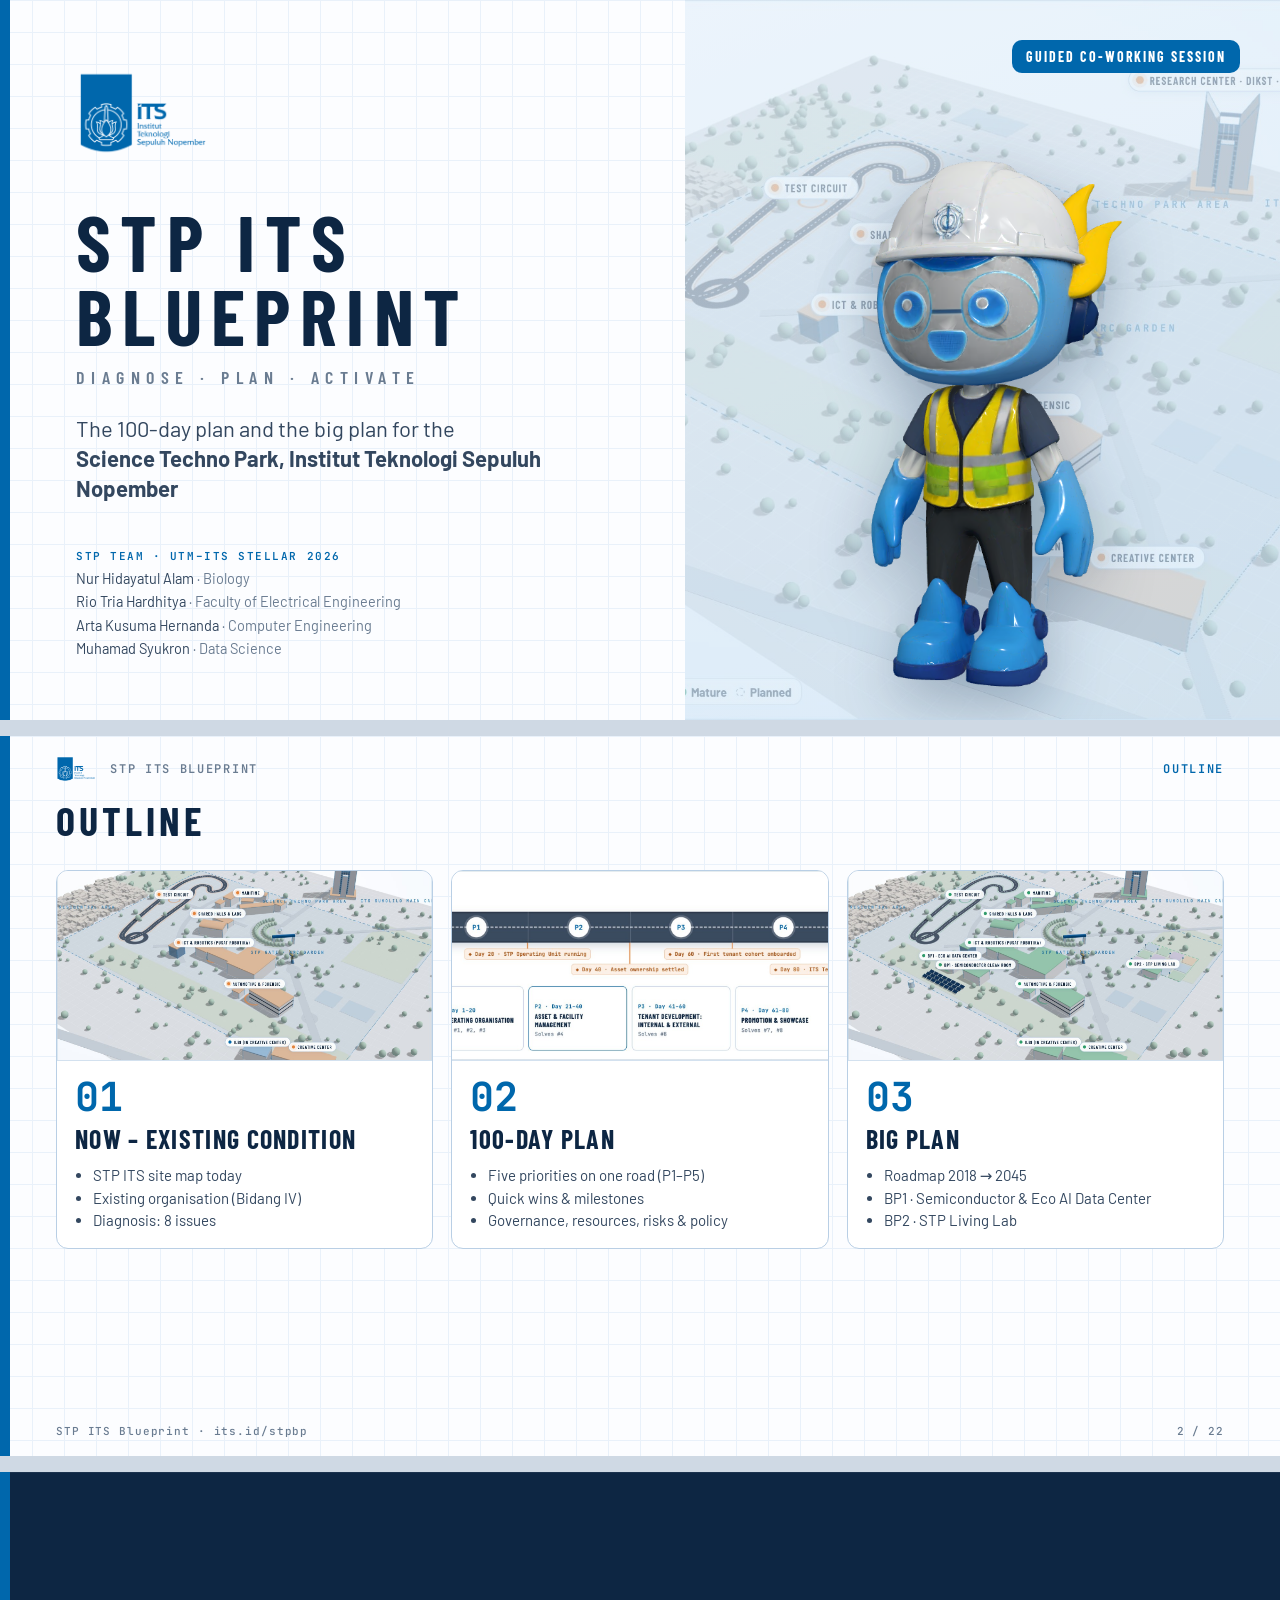
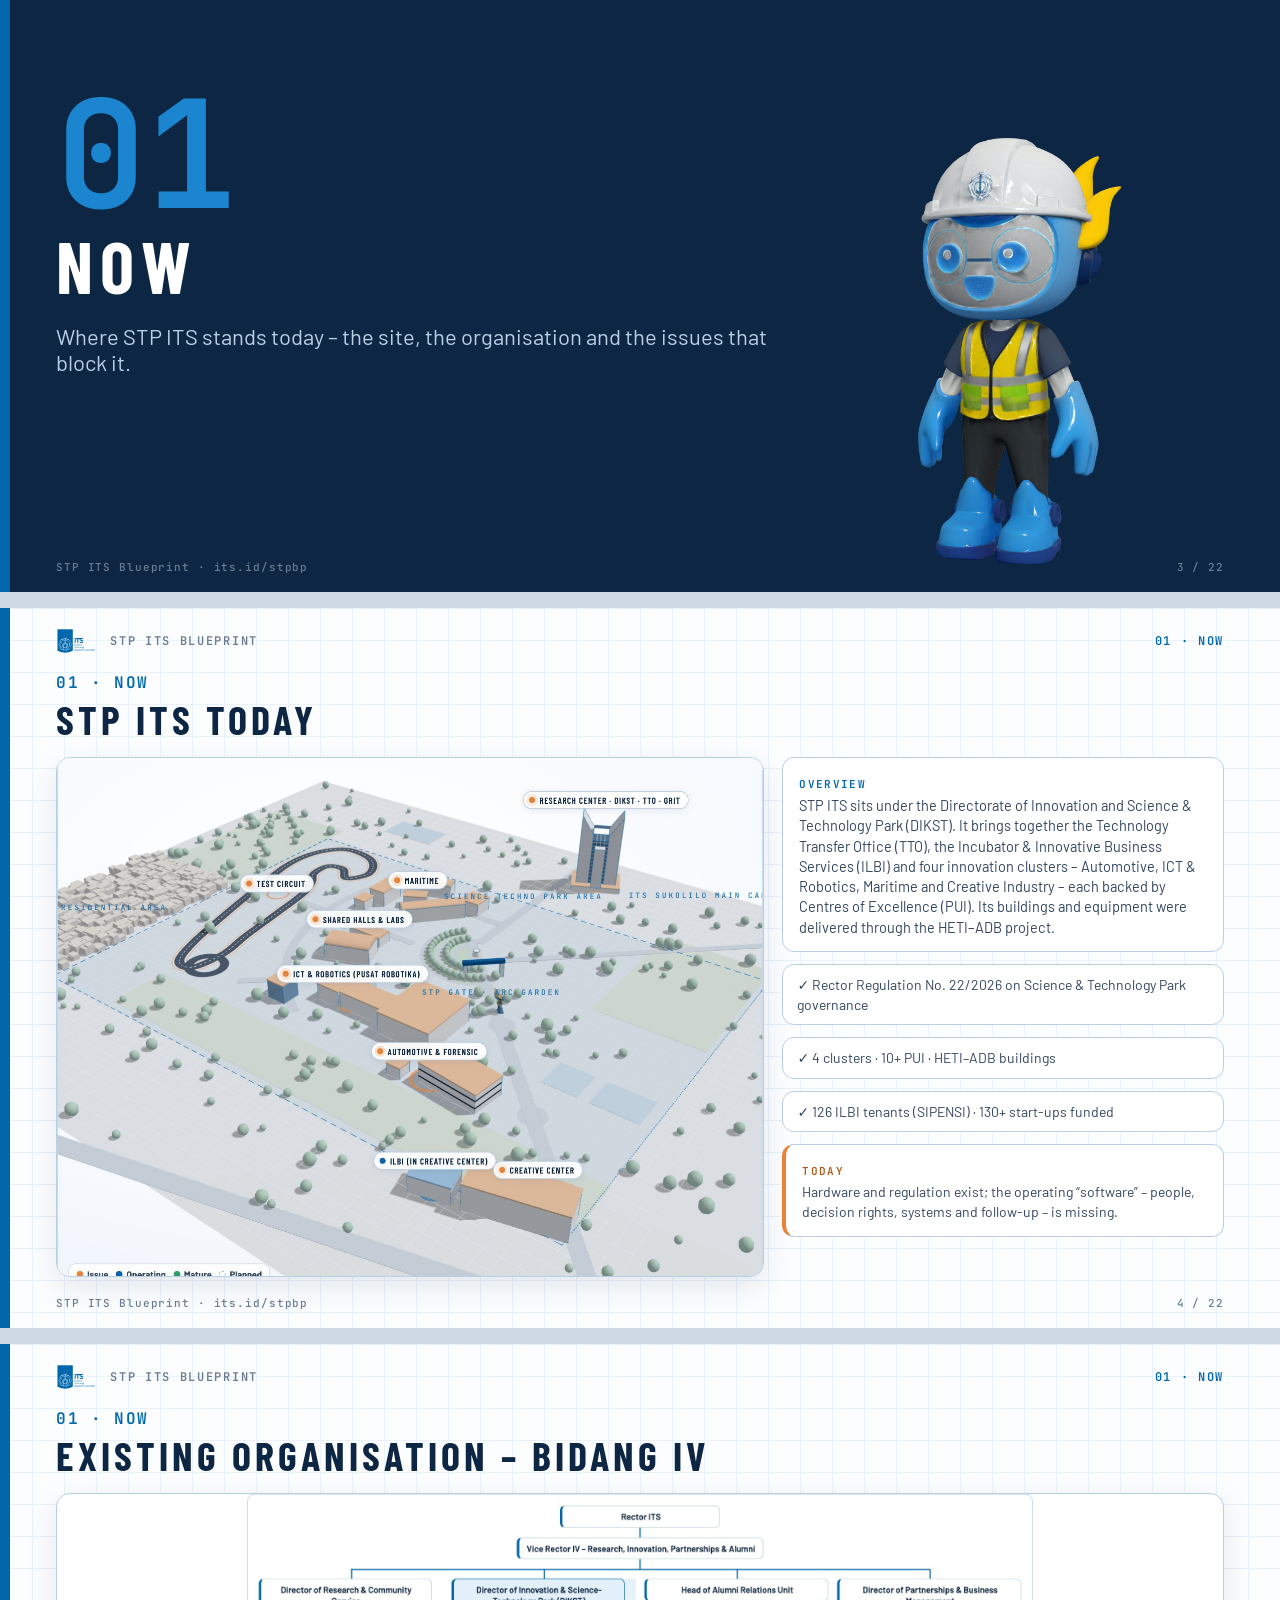
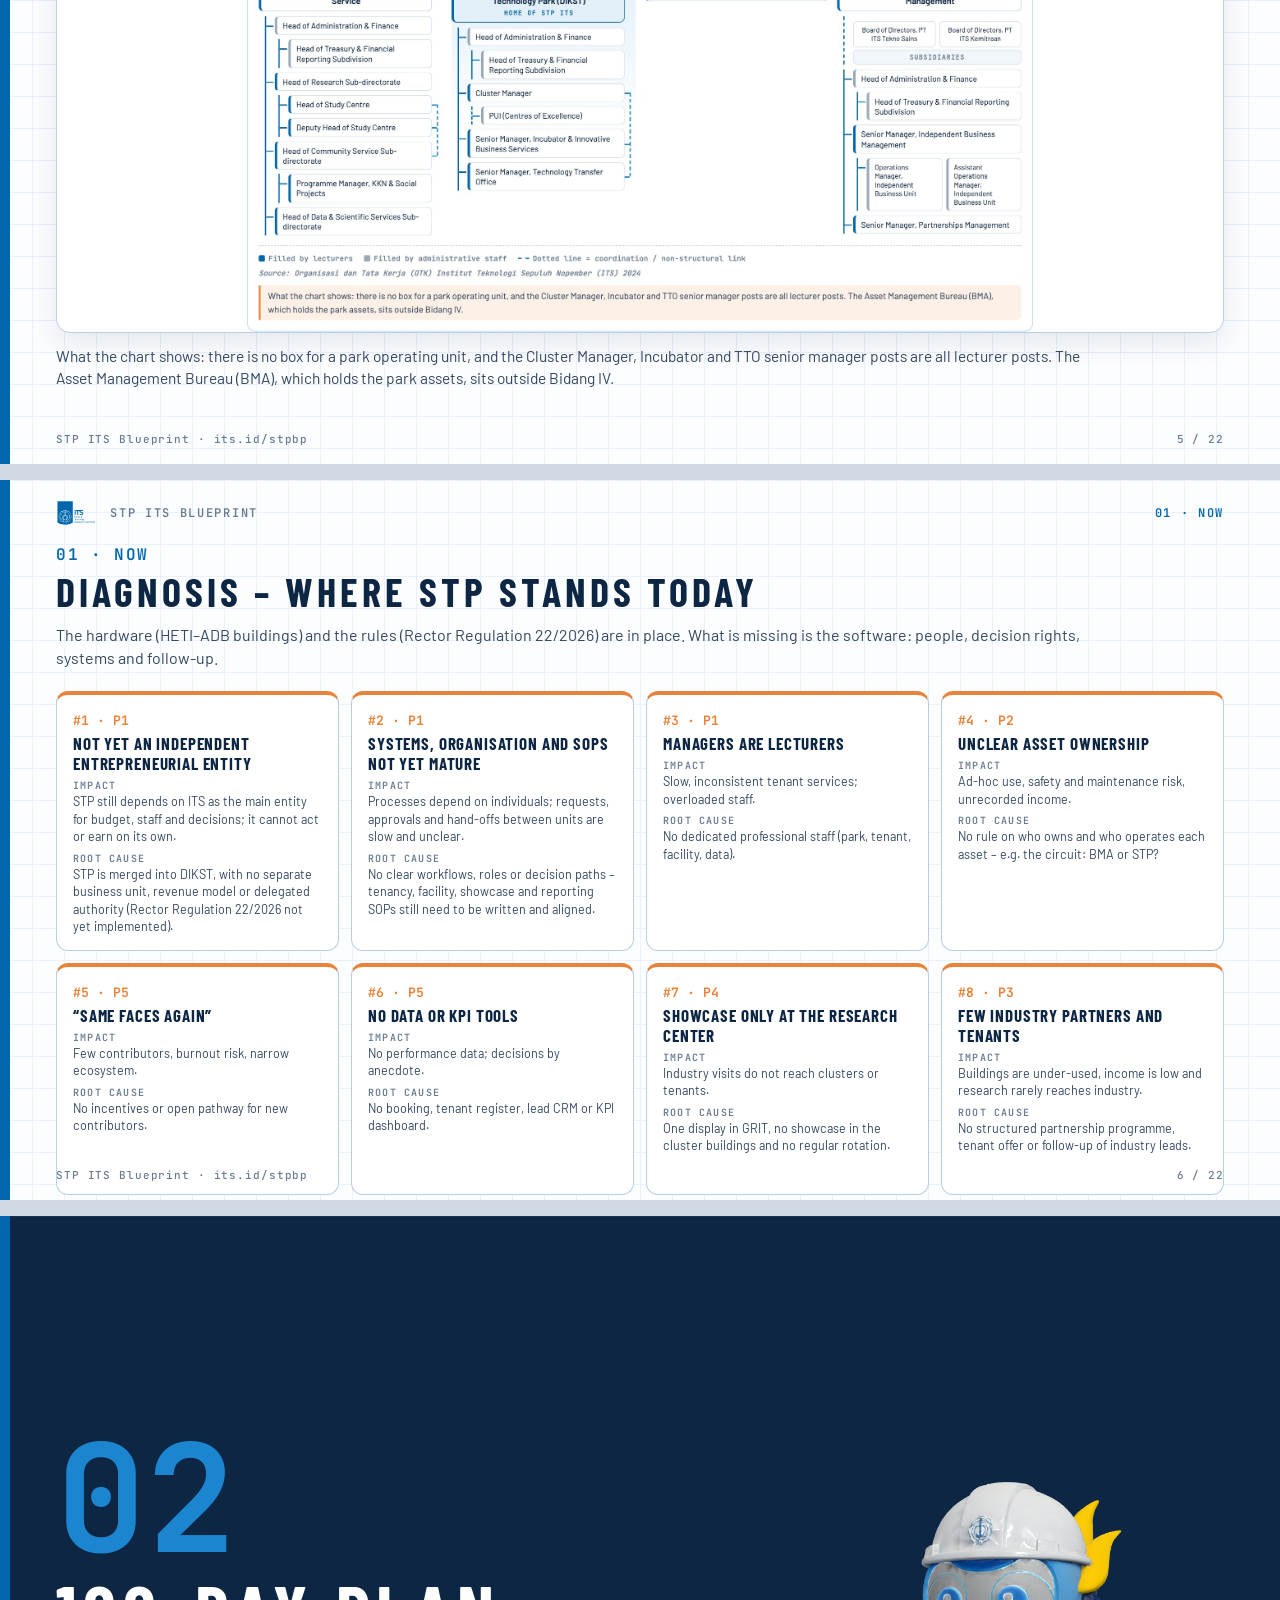
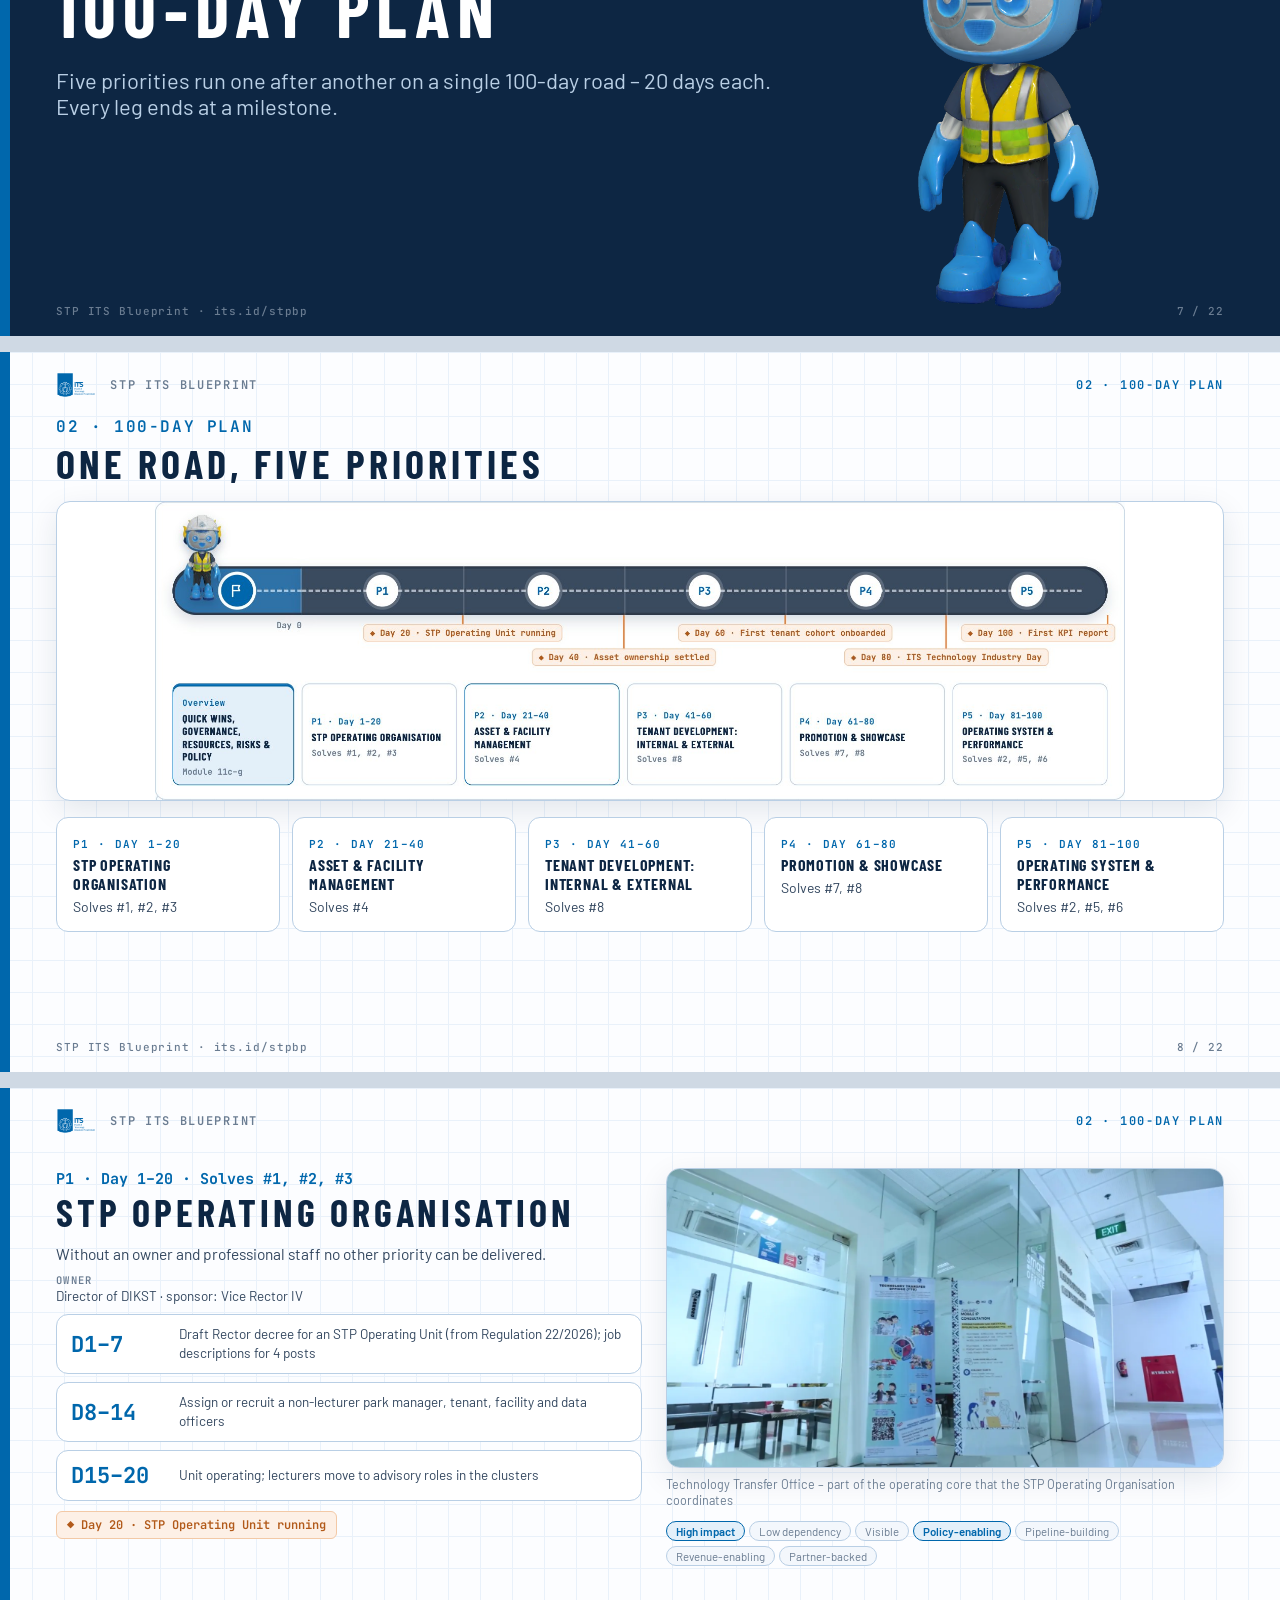
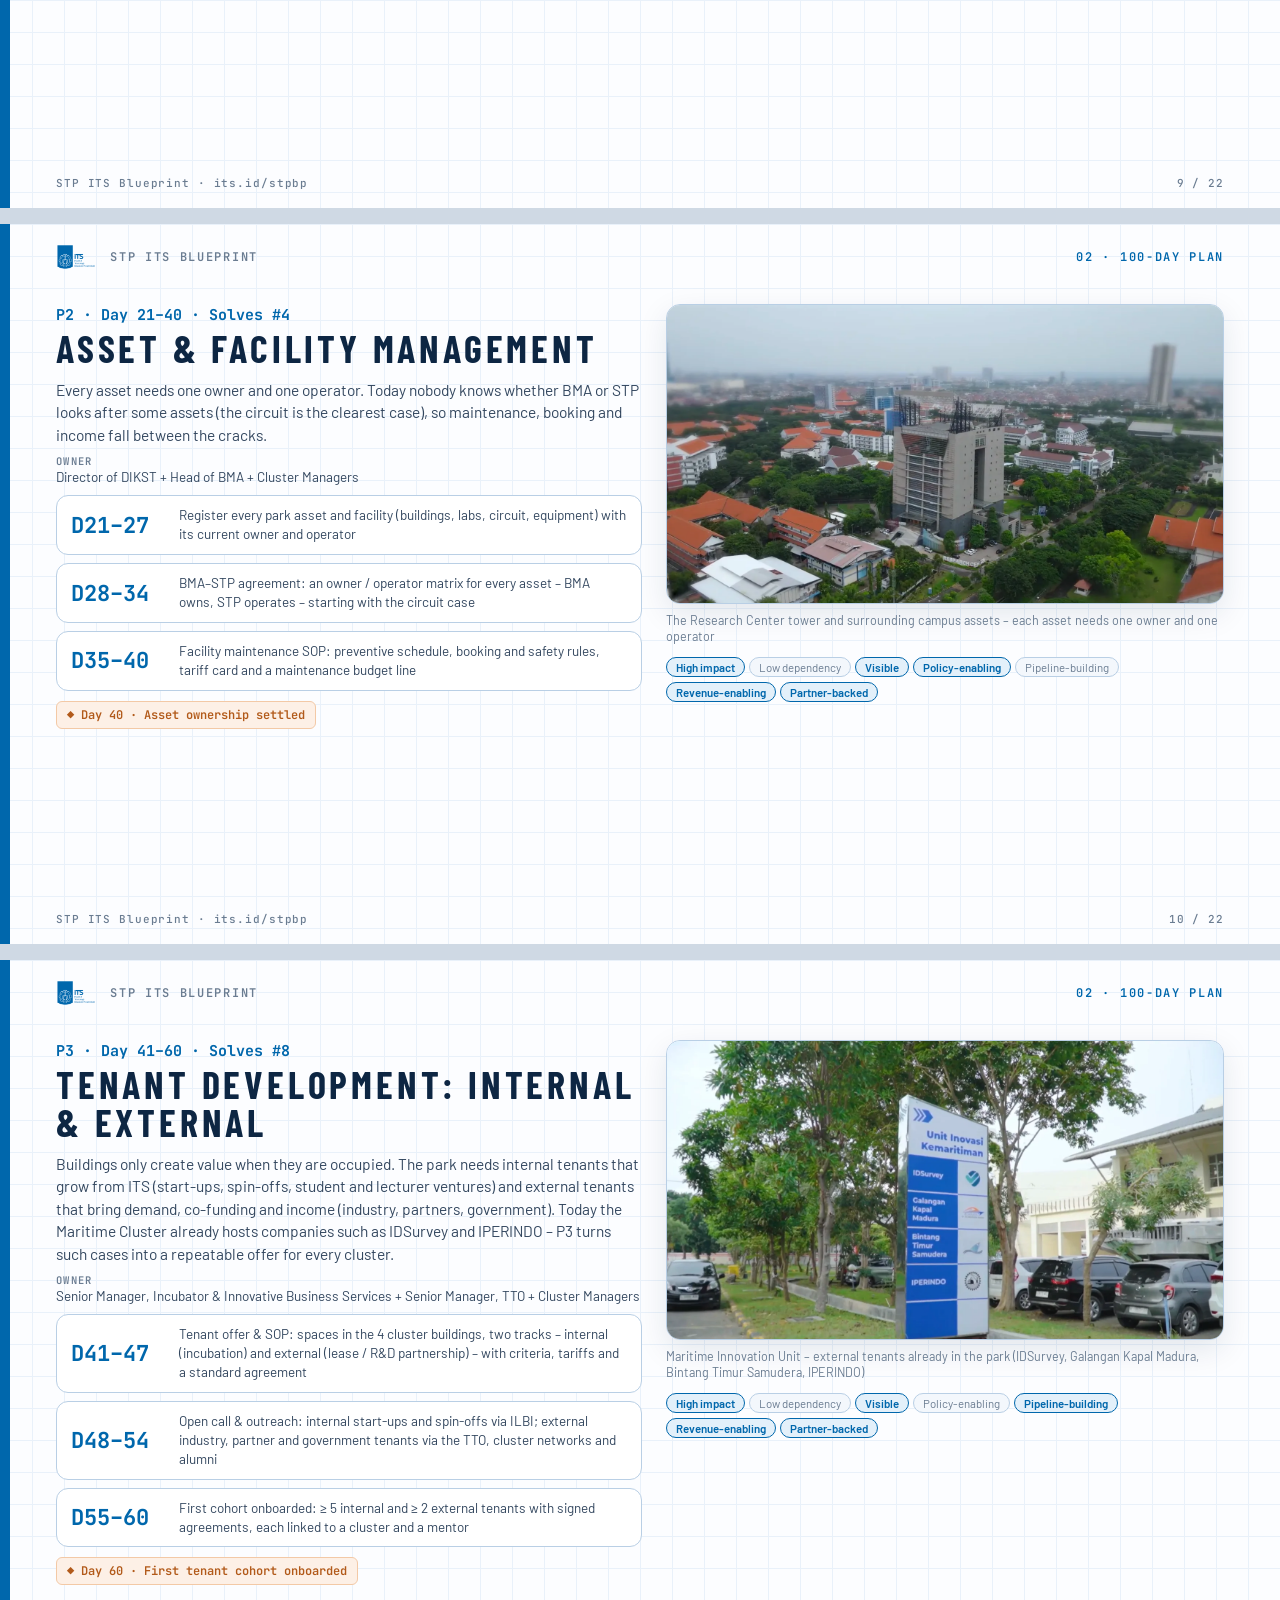
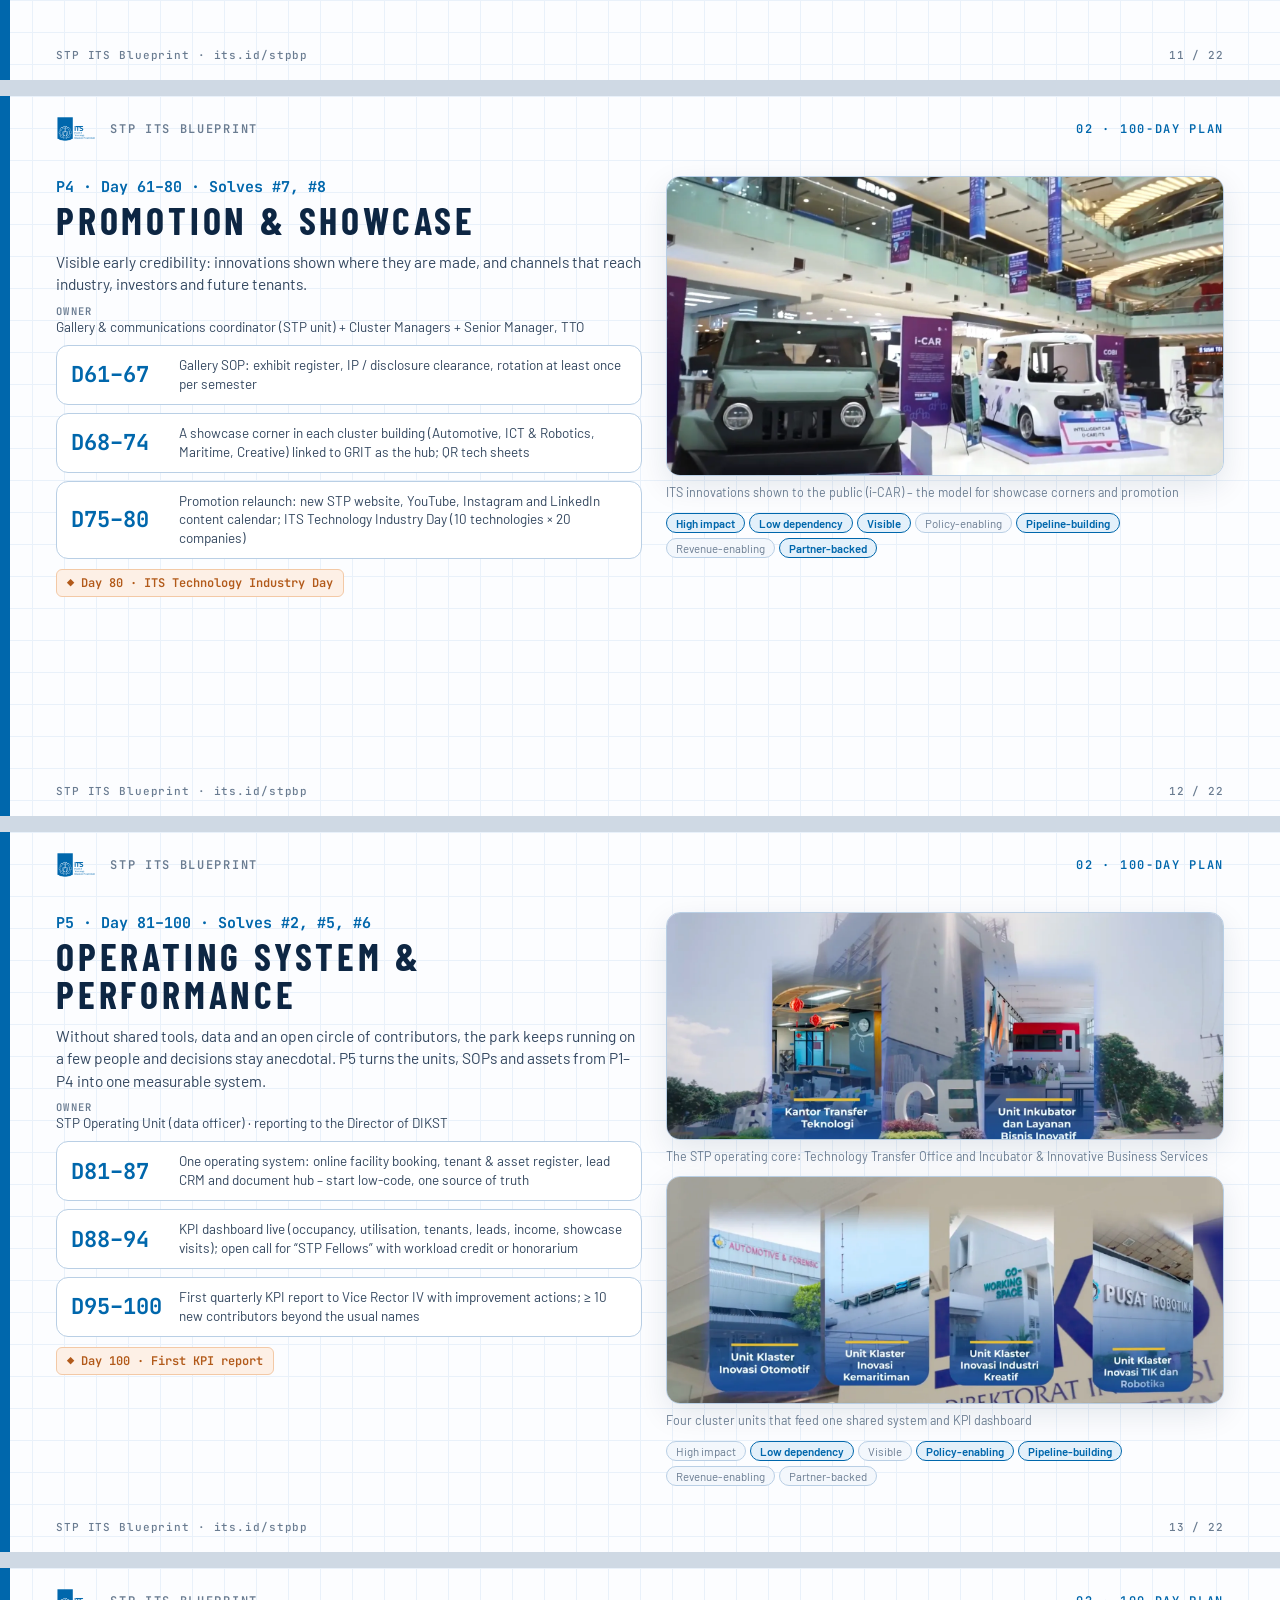
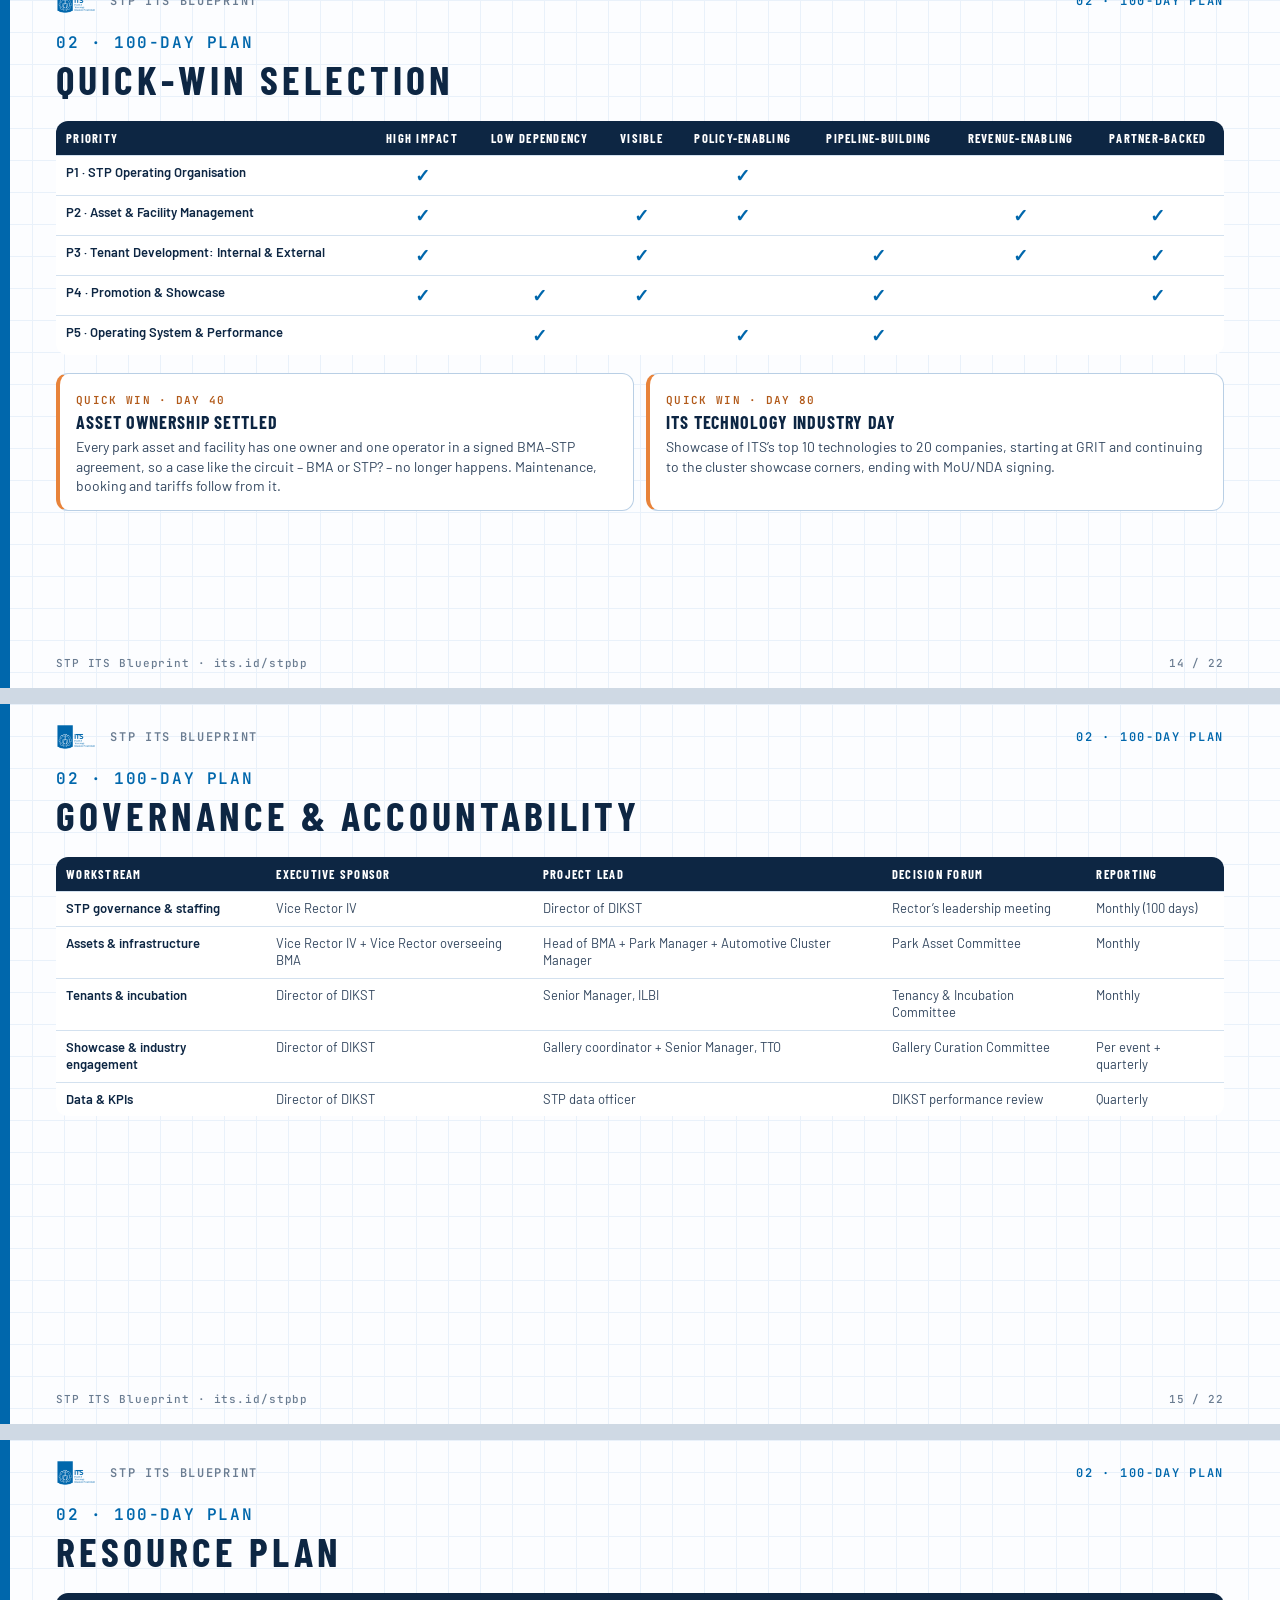
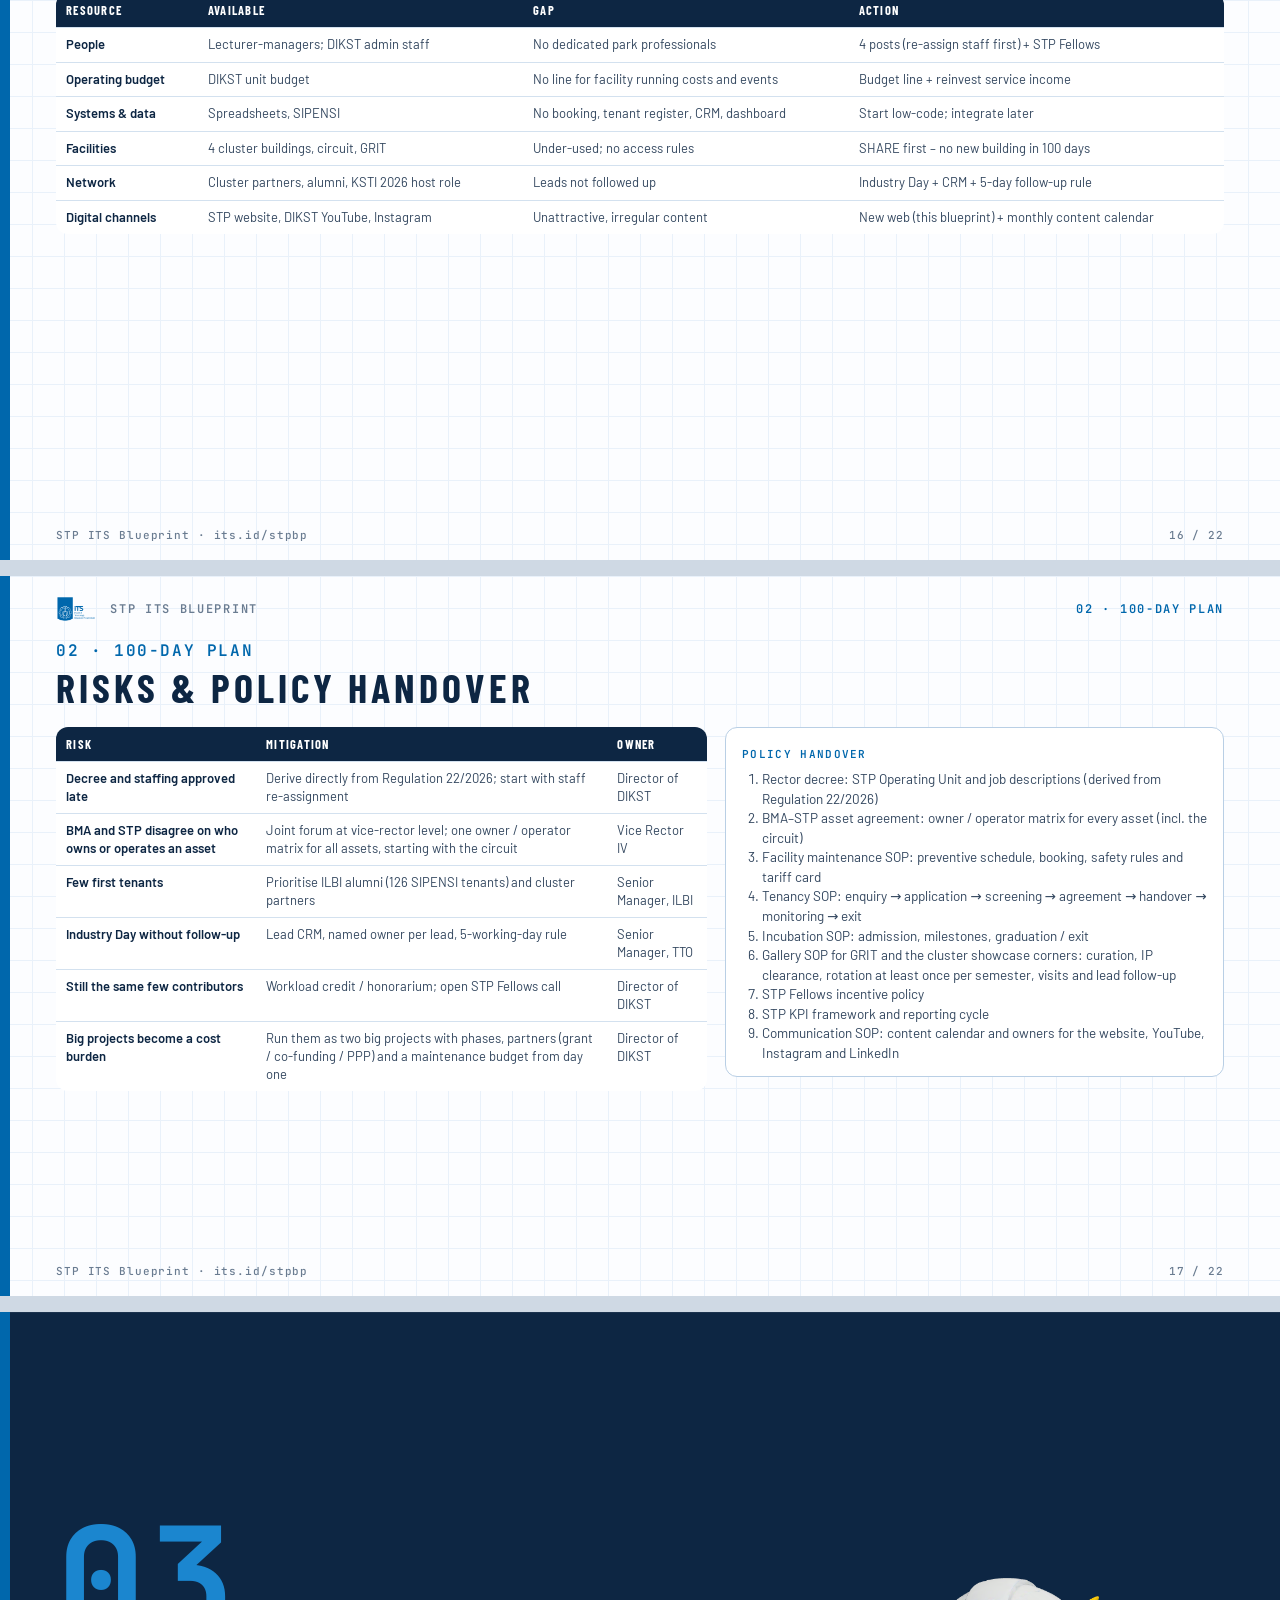
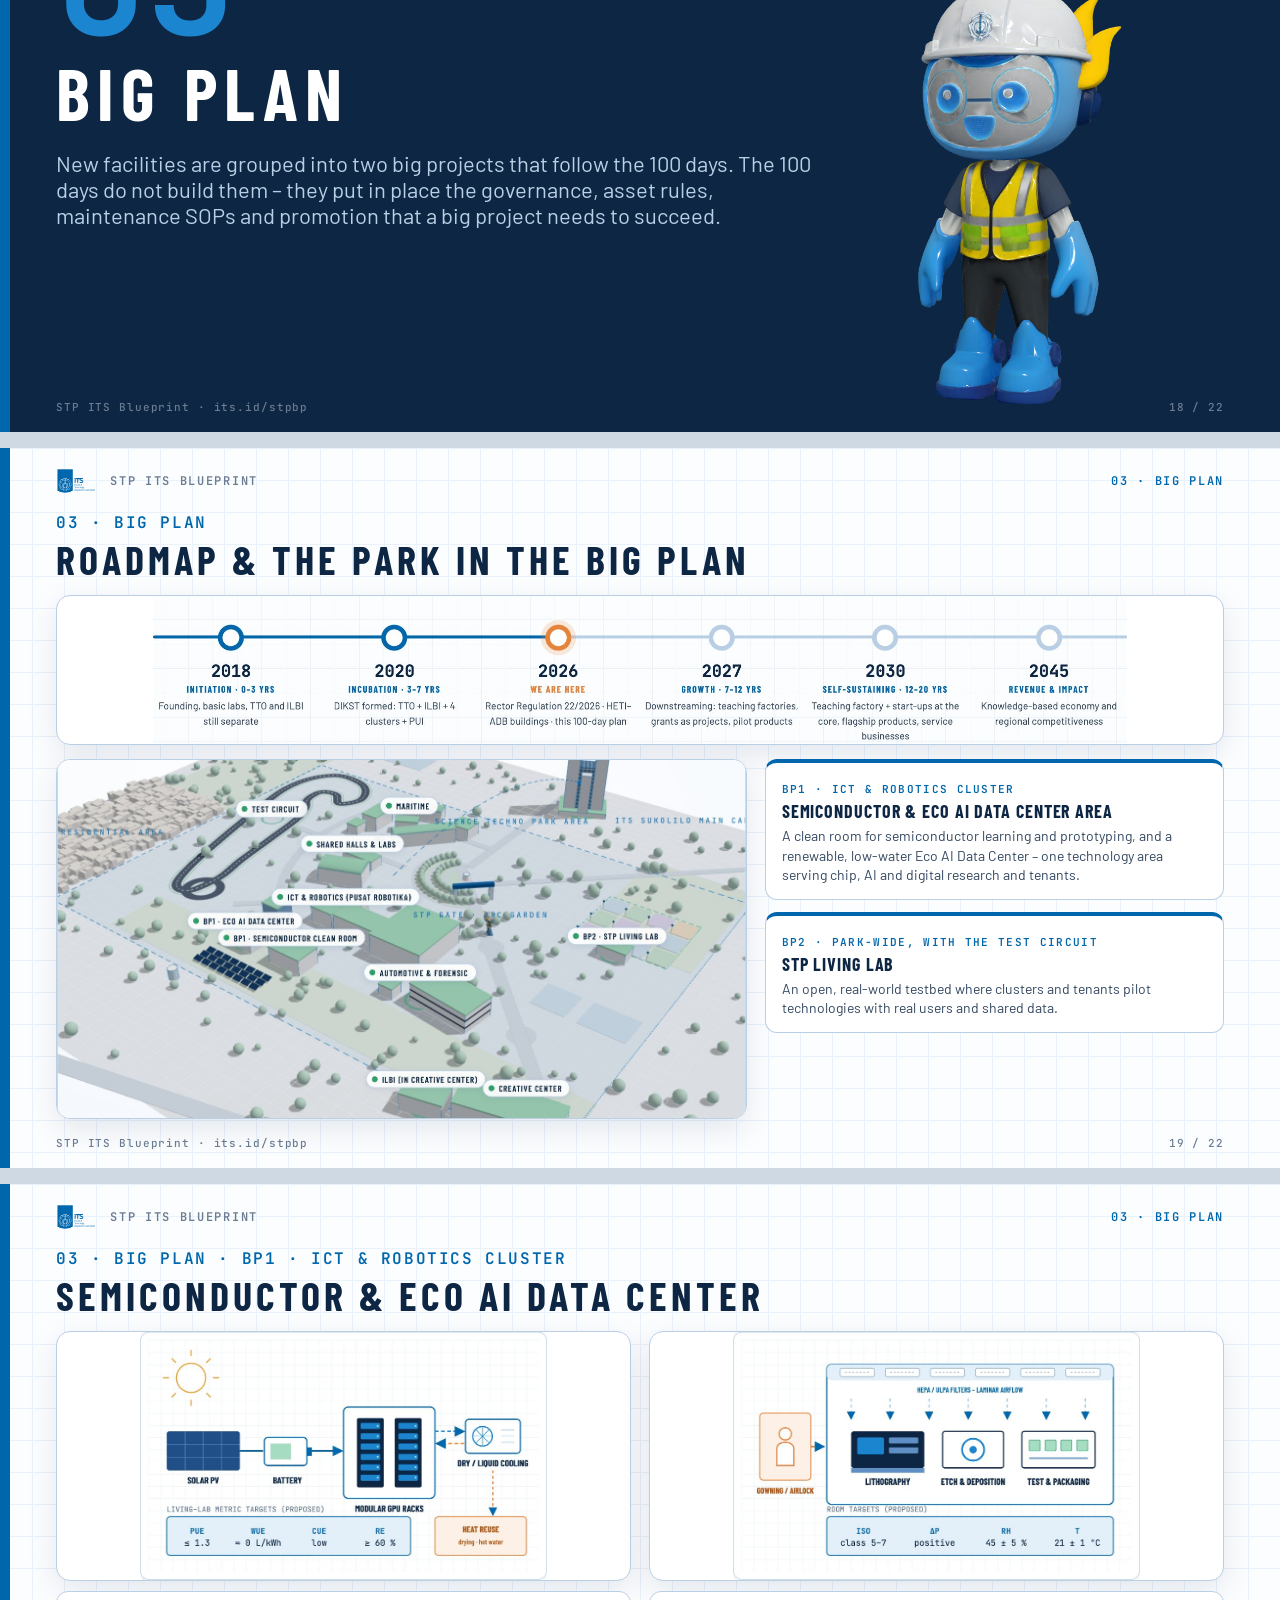
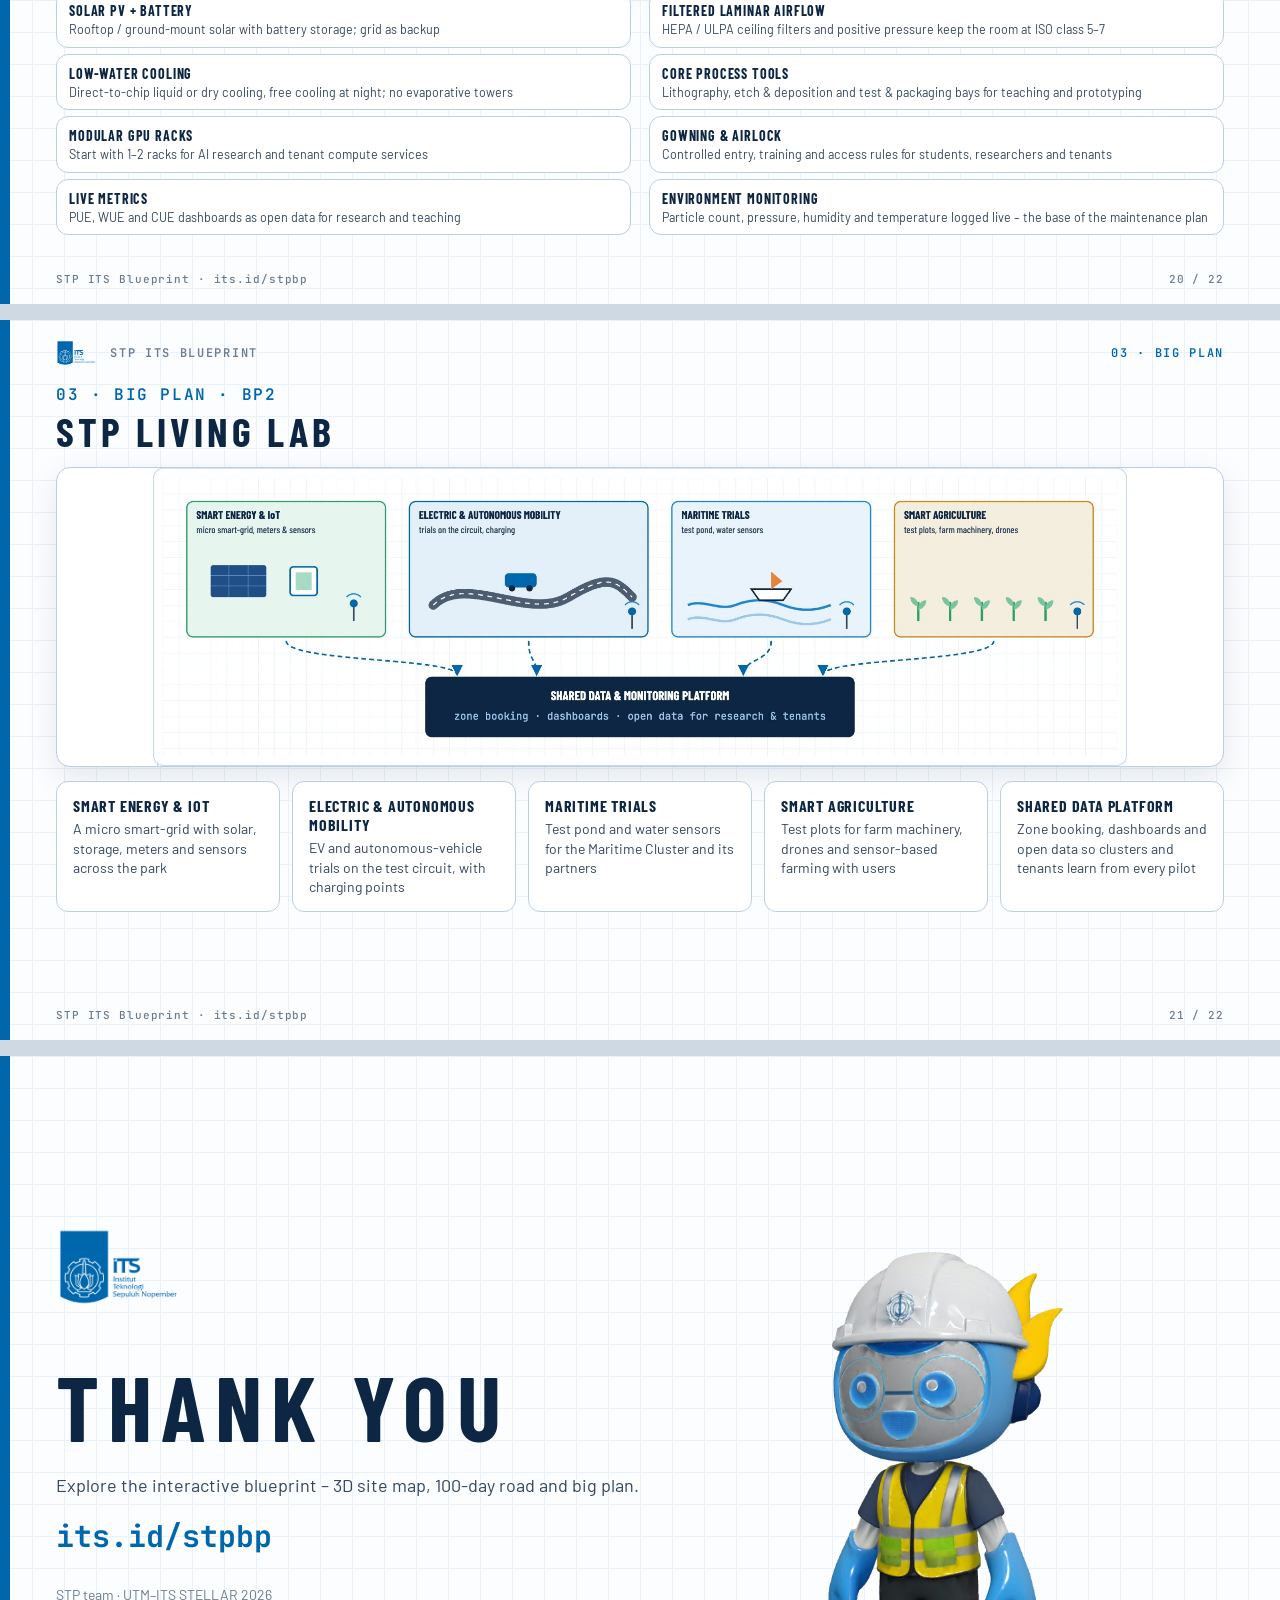
==== site/deck.html @ 798ac4c0 "1.5" ====
<!doctype html>
<html lang="en">
<head>
  <meta charset="utf-8">
  <meta name="viewport" content="width=1280">
  <title>STP ITS Blueprint – Deck</title>
  <link href="https://fonts.googleapis.com/css2?family=Barlow+Condensed:wght@500;600;700&family=Barlow:wght@400;500;600;700&family=JetBrains+Mono:wght@400;500;600;700&display=swap" rel="stylesheet">
  <style>
    :root { --paper: #fcfdff; --paper-2: #f3f7fc; --paper-3: #e9f1fa; --ink: #0d2643; --ink-2: #33475f; --muted: #6a7c91; --line: #d3e1ef; --line-2: #b9cfe5;
      --its: #0067ac; --its-soft: #e3f0fa; --issue: #e8833a; --issue-soft: #fdf0e6; --ok: #2e9e6b; --ok-soft: #e6f5ee;
      --head: 'Barlow Condensed', 'Arial Narrow', sans-serif; --body: 'Barlow', system-ui, sans-serif; --mono: 'JetBrains Mono', ui-monospace, monospace; }
    @page { size: 1280px 720px; margin: 0; }
    * { box-sizing: border-box; -webkit-print-color-adjust: exact; print-color-adjust: exact; }
    html, body { margin: 0; background: #cfd9e4; }
    body { font-family: var(--body); color: var(--ink); }
    .slide { width: 1280px; height: 720px; position: relative; overflow: hidden; break-after: page; page-break-after: always; margin: 0 auto 16px;
      background-color: var(--paper); background-image: linear-gradient(var(--paper-3) 1px, transparent 1px), linear-gradient(90deg, var(--paper-3) 1px, transparent 1px); background-size: 32px 32px; padding: 64px 56px 52px; }
    @media print { html, body { background: none; } .slide { margin: 0; } }
    .slide::before { content: ''; position: absolute; left: 0; top: 0; bottom: 0; width: 10px; background: var(--its); }
    .hdr { position: absolute; top: 20px; left: 56px; right: 56px; display: flex; align-items: center; gap: 14px; font: 600 12px var(--mono); letter-spacing: .14em; text-transform: uppercase; color: var(--muted); }
    .hdr img { height: 26px; }
    .hdr .sec { margin-left: auto; color: var(--its); }
    .ftr { position: absolute; bottom: 18px; left: 56px; right: 56px; display: flex; font: 500 11px var(--mono); color: var(--muted); letter-spacing: .08em; }
    .ftr .pg { margin-left: auto; }
    h1, h2, h3 { font-family: var(--head); text-transform: uppercase; margin: 0; letter-spacing: .05em; }
    h2 { font-size: 40px; line-height: 1; letter-spacing: .1em; }
    h2 .no { font: 600 16px var(--mono); color: var(--its); letter-spacing: .1em; display: block; margin-bottom: 6px; }
    .lead { font-size: 18px; color: var(--ink-2); max-width: 1040px; margin: 12px 0 0; line-height: 1.45; }
    .card { background: #fff; border: 1px solid var(--line-2); border-radius: 12px; padding: 14px 16px; }
    .card h3 { font-size: 18px; }
    .card p { margin: 4px 0 0; font-size: 14px; color: var(--ink-2); line-height: 1.4; }
    .tag { font: 600 11px var(--mono); letter-spacing: .12em; text-transform: uppercase; color: var(--its); }
    .shot { border: 1px solid var(--line-2); border-radius: 14px; overflow: hidden; background: #fff; box-shadow: 0 10px 30px rgba(13, 38, 67, .1); }
    .shot img { display: block; width: 100%; height: 100%; object-fit: cover; }
    .row { display: flex; gap: 18px; }
    .grid { display: grid; gap: 12px; }
    table { border-collapse: collapse; width: 100%; font-size: 13px; background: #fff; border-radius: 12px; overflow: hidden; }
    th { background: var(--ink); color: #fff; text-align: left; font: 700 12.5px var(--head); letter-spacing: .1em; text-transform: uppercase; padding: 9px 10px; }
    td { padding: 8px 10px; border-top: 1px solid var(--line); vertical-align: top; color: var(--ink-2); line-height: 1.35; }
    td:first-child { color: var(--ink); font-weight: 600; }
    .chip { display: inline-block; border: 1px solid var(--line-2); border-radius: 999px; padding: 2px 9px; font-size: 11.5px; color: var(--muted); margin: 0 4px 4px 0; background: var(--paper-2); }
    .chip.on { border-color: var(--its); color: var(--its); background: var(--its-soft); font-weight: 600; }
    /* cover */
    .cover { padding: 0; display: grid; grid-template-columns: 1.15fr 1fr; }
    .cover .l { padding: 70px 40px 60px 76px; display: flex; flex-direction: column; }
    .cover .logo { height: 86px; align-self: flex-start; }
    .cover h1 { font-size: 78px; line-height: .95; letter-spacing: .12em; margin-top: 48px; }
    .cover .tl { font: 600 18px var(--head); letter-spacing: .36em; text-transform: uppercase; color: var(--muted); margin-top: 14px; }
    .cover .sub { font-size: 22px; color: var(--ink-2); margin-top: 26px; line-height: 1.35; }
    .cover .team { margin-top: auto; font-size: 14.5px; color: var(--ink-2); line-height: 1.6; }
    .cover .team b { font: 600 11px var(--mono); letter-spacing: .14em; color: var(--its); display: block; margin-bottom: 4px; text-transform: uppercase; }
    .cover .r { position: relative; background: linear-gradient(160deg, #e3f0fa, #cfe5f6); }
    .cover .r .bg { position: absolute; inset: 0; background-size: cover; background-position: center; opacity: .35; }
    .cover .r .seno { position: absolute; bottom: 0; left: 50%; transform: translateX(-50%); height: 640px; filter: drop-shadow(0 20px 30px rgba(13, 38, 67, .3)); }
    .cover .r .badge { position: absolute; top: 40px; right: 40px; background: var(--its); color: #fff; font: 700 14px var(--head); letter-spacing: .14em; padding: 8px 14px; border-radius: 10px; text-transform: uppercase; }
    /* outline */
    .out { display: grid; grid-template-columns: repeat(3, 1fr); gap: 18px; margin-top: 30px; }
    .out .card { padding: 0; overflow: hidden; }
    .out .card img { width: 100%; height: 190px; object-fit: cover; display: block; border-bottom: 1px solid var(--line); }
    .out .card .b { padding: 16px 18px; }
    .out .n { font: 700 40px var(--mono); color: var(--its); line-height: 1; }
    .out h3 { font-size: 26px; margin-top: 6px; }
    .out ul { margin: 10px 0 0; padding-left: 18px; color: var(--ink-2); font-size: 15px; line-height: 1.5; }
    /* section divider */
    .divider { display: flex; flex-direction: column; justify-content: center; background: var(--ink); color: #fff; background-image: linear-gradient(rgba(255,255,255,.06) 1px, transparent 1px), linear-gradient(90deg, rgba(255,255,255,.06) 1px, transparent 1px); }
    .divider .big { font: 700 150px var(--mono); color: #1b86cf; line-height: 1; }
    .divider h2 { font-size: 72px; color: #fff; }
    .divider p { font-size: 22px; color: #b9cfe5; max-width: 760px; }
    .divider .seno { position: absolute; right: 70px; bottom: 0; height: 520px; }
    /* issues */
    .issues { grid-template-columns: repeat(4, 1fr); margin-top: 22px; }
    .issues .card { border-top: 4px solid var(--issue); min-height: 232px; }
    .issues .n { font: 700 13px var(--mono); color: var(--issue); }
    .issues h3 { font-size: 17px; margin: 4px 0 6px; }
    .issues .k { font: 600 10px var(--mono); letter-spacing: .12em; color: var(--muted); text-transform: uppercase; margin-top: 6px; }
    .issues p { font-size: 12.5px; margin: 1px 0 0; }
    /* priorities */
    .pr { display: grid; grid-template-columns: 1.05fr 1fr; gap: 24px; margin-top: 16px; height: 540px; }
    .pr .meta .big { font: 700 15px var(--mono); color: var(--its); }
    .pr h2 { font-size: 38px; margin-top: 4px; }
    .pr .why { font-size: 15.5px; color: var(--ink-2); line-height: 1.45; margin: 12px 0 8px; }
    .pr .own { font-size: 13.5px; color: var(--ink-2); margin-bottom: 10px; }
    .pr .own b { font: 600 10.5px var(--mono); letter-spacing: .12em; color: var(--muted); text-transform: uppercase; display: block; }
    .steps { display: grid; gap: 8px; }
    .steps .card { display: grid; grid-template-columns: 96px 1fr; gap: 12px; align-items: center; padding: 10px 14px; }
    .steps .d { font: 700 22px var(--mono); color: var(--its); }
    .steps p { margin: 0; font-size: 13.5px; }
    .pr .pics { display: grid; gap: 12px; align-content: start; }
    .pr .pics .shot { height: 300px; }
    .pr .pics.two .shot { height: 228px; }
    .pr .cap { font-size: 12.5px; color: var(--muted); margin-top: -4px; }
    .mile { margin-top: 10px; display: inline-block; font: 600 12px var(--mono); color: #b25a1a; background: var(--issue-soft); border: 1px solid #f3c9a6; border-radius: 6px; padding: 5px 10px; }
    .closing { display: grid; grid-template-columns: 1fr 1fr; align-items: center; }
    .closing h1 { font-size: 92px; letter-spacing: .1em; }
    .closing .url { font: 700 30px var(--mono); color: var(--its); margin-top: 18px; }
    .closing .seno { height: 600px; justify-self: center; align-self: end; margin-bottom: -52px; }
  </style>
</head>
<body>
  <div id="deck"></div>
  <script type="module">
    import * as C from './assets/js/content.js';
    const t = o => (o == null ? '' : typeof o === 'string' ? o : o.en);
    const esc = s => String(s).replace(/[&<>"]/g, c => ({ '&': '&amp;', '<': '&lt;', '>': '&gt;', '"': '&quot;' }[c]));
    const D = 'assets/deck/', LOGO = 'assets/img/logo-its.png';
    const stepDays = p => { const [a, b] = p.days, n = b - a + 1, k = Math.round(n / 3); return [[a, a + k - 1], [a + k, a + 2 * k - 1], [a + 2 * k, b]]; };
    const slides = [];
    const S = (sec, body, cls = '') => slides.push({ sec, body, cls });

    // 1 cover
    slides.push({ raw: true, body: `<section class="slide cover">
      <div class="l"><img class="logo" src="${LOGO}" alt="ITS">
        <h1>STP ITS<br>Blueprint</h1><div class="tl">Diagnose · Plan · Activate</div>
        <div class="sub">The 100-day plan and the big plan for the<br><b>Science Techno Park, Institut Teknologi Sepuluh Nopember</b></div>
        <div class="team"><b>STP team · UTM–ITS STELLAR 2026</b>${C.TEAM.map(m => `${esc(m.n)} <span style="color:var(--muted)">· ${esc(t(m.u))}</span>`).join('<br>')}</div></div>
      <div class="r"><div class="bg" style="background-image:url(${D}map-now.jpg)"></div><span class="badge">Guided Co-working Session</span><img class="seno" src="${D}cak-seno.png" alt="Cak Seno"></div>
    </section>` });

    // 2 outline
    S('Outline', `<h2>Outline</h2>
      <div class="out">
        <div class="card"><img src="${D}map-now.jpg"><div class="b"><div class="n">01</div><h3>Now – existing condition</h3><ul><li>STP ITS site map today</li><li>Existing organisation (Bidang IV)</li><li>Diagnosis: 8 issues</li></ul></div></div>
        <div class="card"><img src="${D}road.jpg"><div class="b"><div class="n">02</div><h3>100-day plan</h3><ul><li>Five priorities on one road (P1–P5)</li><li>Quick wins & milestones</li><li>Governance, resources, risks & policy</li></ul></div></div>
        <div class="card"><img src="${D}map-big.jpg"><div class="b"><div class="n">03</div><h3>Big plan</h3><ul><li>Roadmap 2018 → 2045</li><li>BP1 · Semiconductor & Eco AI Data Center</li><li>BP2 · STP Living Lab</li></ul></div></div>
      </div>`);

    // 01 Now
    slides.push({ raw: true, body: `<section class="slide divider"><div class="big">01</div><h2>Now</h2><p>Where STP ITS stands today – the site, the organisation and the issues that block it.</p><img class="seno" src="${D}cak-seno.png" alt=""></section>` });
    const stp = C.SITES.stp;
    S('01 · Now', `<h2><span class="no">01 · Now</span>STP ITS today</h2>
      <div class="row" style="margin-top:18px;height:520px">
        <div class="shot" style="flex:1.6"><img src="${D}map-now.jpg"></div>
        <div style="flex:1;display:flex;flex-direction:column;gap:12px">
          <div class="card"><span class="tag">Overview</span><p style="font-size:14.5px">${esc(t(stp.overview))}</p></div>
          ${stp.facts.map(f => `<div class="card" style="padding:10px 14px"><p style="margin:0">✓ ${esc(t(f))}</p></div>`).join('')}
          <div class="card" style="border-left:4px solid var(--issue)"><span class="tag" style="color:#b25a1a">Today</span><p>${esc(t(stp.now))}</p></div>
        </div></div>`);
    S('01 · Now', `<h2><span class="no">01 · Now</span>Existing organisation – Bidang IV</h2>
      <div class="shot" style="margin-top:18px;height:440px;background:#fff"><img src="${D}org.jpg" style="object-fit:contain"></div>
      <p class="lead" style="font-size:15.5px">${esc(t(C.ORG_NOTE))}</p>`);
    S('01 · Now', `<h2><span class="no">01 · Now</span>Diagnosis – where STP stands today</h2>
      <p class="lead" style="font-size:16px">${esc(t(C.DIAG_QUOTE))}</p>
      <div class="grid issues">${C.ISSUES.map(i => `<div class="card"><span class="n">#${i.n} · ${i.p}</span><h3>${esc(t(i.t))}</h3>
        <div class="k">Impact</div><p>${esc(t(i.i))}</p><div class="k">Root cause</div><p>${esc(t(i.r))}</p></div>`).join('')}</div>`);

    // 02 100-day
    slides.push({ raw: true, body: `<section class="slide divider"><div class="big">02</div><h2>100-day plan</h2><p>Five priorities run one after another on a single 100-day road – 20 days each. Every leg ends at a milestone.</p><img class="seno" src="${D}cak-seno.png" alt=""></section>` });
    S('02 · 100-day plan', `<h2><span class="no">02 · 100-day plan</span>One road, five priorities</h2>
      <div class="shot" style="margin-top:18px;height:300px;background:#fff"><img src="${D}road.jpg" style="object-fit:contain"></div>
      <div class="grid" style="grid-template-columns:repeat(5,1fr);margin-top:16px">${C.PRIORITIES.map(p => `<div class="card"><span class="tag">${p.id} · Day ${p.days[0]}–${p.days[1]}</span><h3 style="font-size:16px;margin-top:4px">${esc(t(p.t))}</h3><p>Solves #${p.solves.join(', #')}</p></div>`).join('')}</div>`);
    for (const p of C.PRIORITIES) {
      const sd = stepDays(p), ms = C.MILESTONES.find(m => m.p === p.id);
      const imgs = p.img || [];
      S('02 · 100-day plan', `<div class="pr">
        <div class="meta"><span class="big">${p.id} · Day ${p.days[0]}–${p.days[1]} · Solves #${p.solves.join(', #')}</span><h2>${esc(t(p.t))}</h2>
          <p class="why">${esc(t(p.why))}</p><div class="own"><b>Owner</b>${esc(t(p.owner))}</div>
          <div class="steps">${[p.s1, p.s2, p.s3].map((s, i) => `<div class="card"><span class="d">D${sd[i][0]}–${sd[i][1]}</span><p>${esc(t(s))}</p></div>`).join('')}</div>
          ${ms ? `<span class="mile">◆ Day ${ms.d} · ${esc(t(ms.t))}</span>` : ''}</div>
        <div class="pics ${imgs.length > 1 ? 'two' : ''}">${imgs.map(i => `<div class="shot"><img src="assets/img/priorities/${i.src}.webp"></div><div class="cap">${esc(t(i.cap))}</div>`).join('')}
          <div>${Object.keys(C.QW).map(k => `<span class="chip ${p.qw.includes(k) ? 'on' : ''}">${esc(t(C.QW[k]))}</span>`).join('')}</div></div></div>`);
    }
    const keys = Object.keys(C.QW);
    S('02 · 100-day plan', `<h2><span class="no">02 · 100-day plan</span>Quick-win selection</h2>
      <table style="margin-top:22px"><thead><tr><th>Priority</th>${keys.map(k => `<th style="text-align:center">${esc(t(C.QW[k]))}</th>`).join('')}</tr></thead>
      <tbody>${C.PRIORITIES.map(p => `<tr><td>${p.id} · ${esc(t(p.t))}</td>${keys.map(k => `<td style="text-align:center;color:var(--its);font:700 18px var(--mono)">${p.qw.includes(k) ? '✓' : ''}</td>`).join('')}</tr>`).join('')}</tbody></table>
      <div class="grid" style="grid-template-columns:1fr 1fr;margin-top:18px">${C.MILESTONES.filter(m => m.desc).map(m => `<div class="card" style="border-left:4px solid var(--issue)"><span class="tag" style="color:#b25a1a">Quick win · Day ${m.d}</span><h3 style="margin-top:4px">${esc(t(m.t))}</h3><p>${esc(t(m.desc))}</p></div>`).join('')}</div>`);
    const tbl = d => `<table><thead><tr>${d.head.map(h => `<th>${esc(t(h))}</th>`).join('')}</tr></thead><tbody>${d.rows.map(r => `<tr>${r.map(c => `<td>${esc(t(c))}</td>`).join('')}</tr>`).join('')}</tbody></table>`;
    S('02 · 100-day plan', `<h2><span class="no">02 · 100-day plan</span>Governance & accountability</h2><div style="margin-top:22px">${tbl(C.GOV)}</div>`);
    S('02 · 100-day plan', `<h2><span class="no">02 · 100-day plan</span>Resource plan</h2><div style="margin-top:22px">${tbl(C.RES)}</div>`);
    S('02 · 100-day plan', `<h2><span class="no">02 · 100-day plan</span>Risks & policy handover</h2>
      <div class="row" style="margin-top:20px;align-items:start"><div style="flex:1.4">${tbl(C.RISK)}</div>
        <div class="card" style="flex:1"><span class="tag">Policy handover</span><ol style="margin:8px 0 0;padding-left:20px;font-size:13.5px;line-height:1.45;color:var(--ink-2)">${C.POLICY.map(x => `<li>${esc(t(x))}</li>`).join('')}</ol></div></div>`);

    // 03 big plan
    slides.push({ raw: true, body: `<section class="slide divider"><div class="big">03</div><h2>Big plan</h2><p>${esc(t(C.FUTURE.lead))}</p><img class="seno" src="${D}cak-seno.png" alt=""></section>` });
    S('03 · Big plan', `<h2><span class="no">03 · Big plan</span>Roadmap & the park in the big plan</h2>
      <div class="shot" style="margin-top:16px;height:150px;background:#fff"><img src="${D}roadmap.jpg" style="object-fit:contain"></div>
      <div class="row" style="margin-top:14px;height:360px"><div class="shot" style="flex:1.5"><img src="${D}map-big.jpg"></div>
        <div style="flex:1;display:grid;gap:12px;align-content:start">${C.FUTURE.projects.map(p => `<div class="card" style="border-top:4px solid var(--its)"><span class="tag">${p.n} · ${esc(t(p.where))}</span><h3 style="margin-top:4px">${esc(t(p.h))}</h3><p>${esc(t(p.d))}</p></div>`).join('')}</div></div>`);
    const plist = l => `<div class="grid" style="grid-template-columns:1fr;gap:6px;margin-top:10px">${l.map(p => `<div class="card" style="padding:8px 12px"><b style="font:700 14px var(--head);letter-spacing:.06em;text-transform:uppercase">${esc(t(p.h))}</b><p style="margin:2px 0 0;font-size:12.5px">${esc(t(p.d))}</p></div>`).join('')}</div>`;
    S('03 · Big plan', `<h2><span class="no">03 · Big plan · BP1 · ICT & Robotics Cluster</span>Semiconductor & Eco AI Data Center</h2>
      <div class="row" style="margin-top:16px"><div style="flex:1"><div class="shot" style="height:250px"><img src="${D}eco.jpg" style="object-fit:contain"></div>${plist(C.FUTURE.parts)}</div>
        <div style="flex:1"><div class="shot" style="height:250px"><img src="${D}cleanroom.jpg" style="object-fit:contain"></div>${plist(C.FUTURE.cleanroom.slice(0, 4))}</div></div>`);
    S('03 · Big plan', `<h2><span class="no">03 · Big plan · BP2</span>STP Living Lab</h2>
      <div class="shot" style="margin-top:16px;height:300px;background:#fff"><img src="${D}livinglab.jpg" style="object-fit:contain"></div>
      <div class="grid" style="grid-template-columns:repeat(5,1fr);margin-top:14px">${C.FUTURE.livinglab.map(p => `<div class="card"><h3 style="font-size:16px">${esc(t(p.h))}</h3><p>${esc(t(p.d))}</p></div>`).join('')}</div>`);

    // closing
    slides.push({ raw: true, body: `<section class="slide closing"><div><img src="${LOGO}" style="height:80px"><h1 style="margin-top:40px">Thank you</h1>
      <p class="lead">Explore the interactive blueprint – 3D site map, 100-day road and big plan.</p><div class="url">its.id/stpbp</div>
      <p style="margin-top:30px;color:var(--muted);font-size:14px">STP team · UTM–ITS STELLAR 2026</p></div><img class="seno" src="${D}cak-seno.png" alt="Cak Seno"></section>` });

    let n = 0; const total = slides.length;
    document.getElementById('deck').innerHTML = slides.map(s => { n++;
      if (s.raw) return s.body.replace('</section>', n > 1 ? `<div class="ftr"><span>STP ITS Blueprint · its.id/stpbp</span><span class="pg">${n} / ${total}</span></div></section>` : '</section>');
      return `<section class="slide ${s.cls}"><div class="hdr"><img src="${LOGO}" alt=""><span>STP ITS Blueprint</span><span class="sec">${s.sec}</span></div>${s.body}
        <div class="ftr"><span>STP ITS Blueprint · its.id/stpbp</span><span class="pg">${n} / ${total}</span></div></section>`; }).join('');
    await document.fonts.ready;
    await Promise.all([...document.images].map(i => i.complete ? 0 : new Promise(r => { i.onload = i.onerror = r; })));
    window.__deckReady = true;
  </script>
</body>
</html>
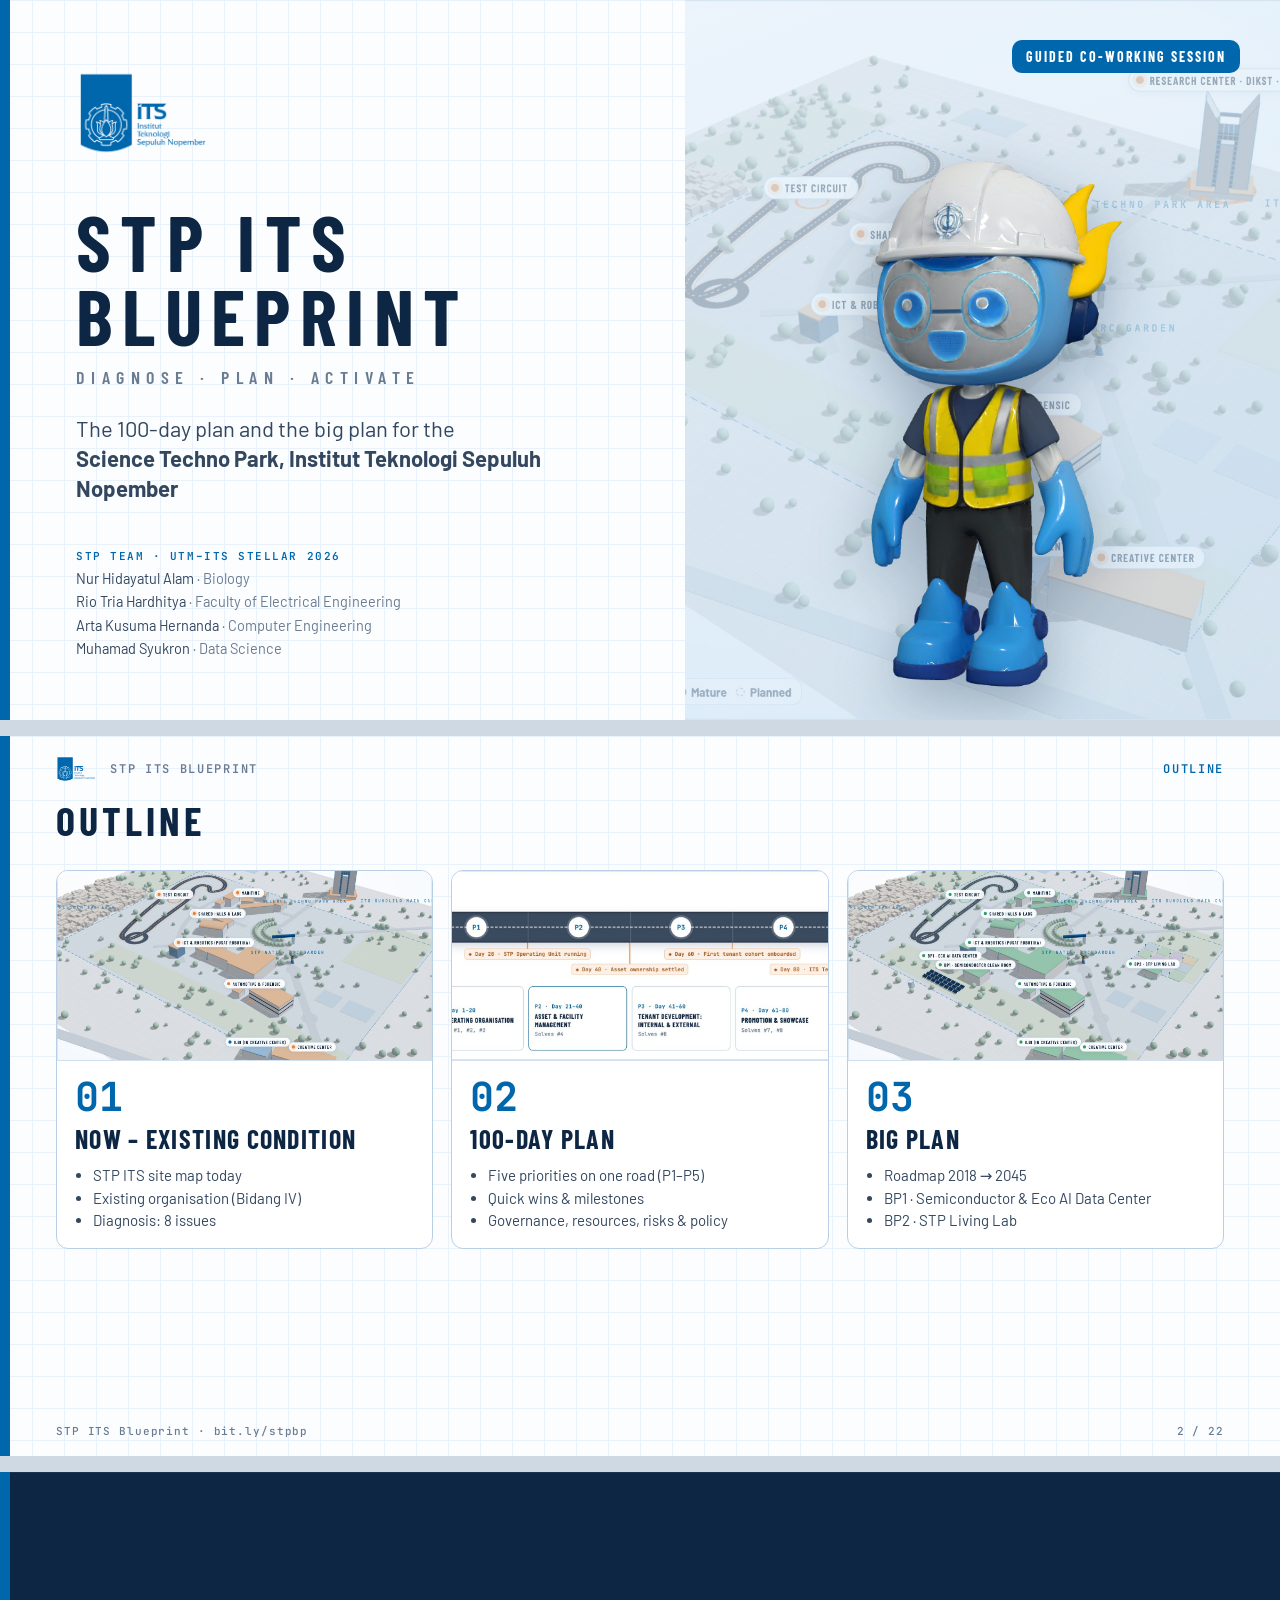
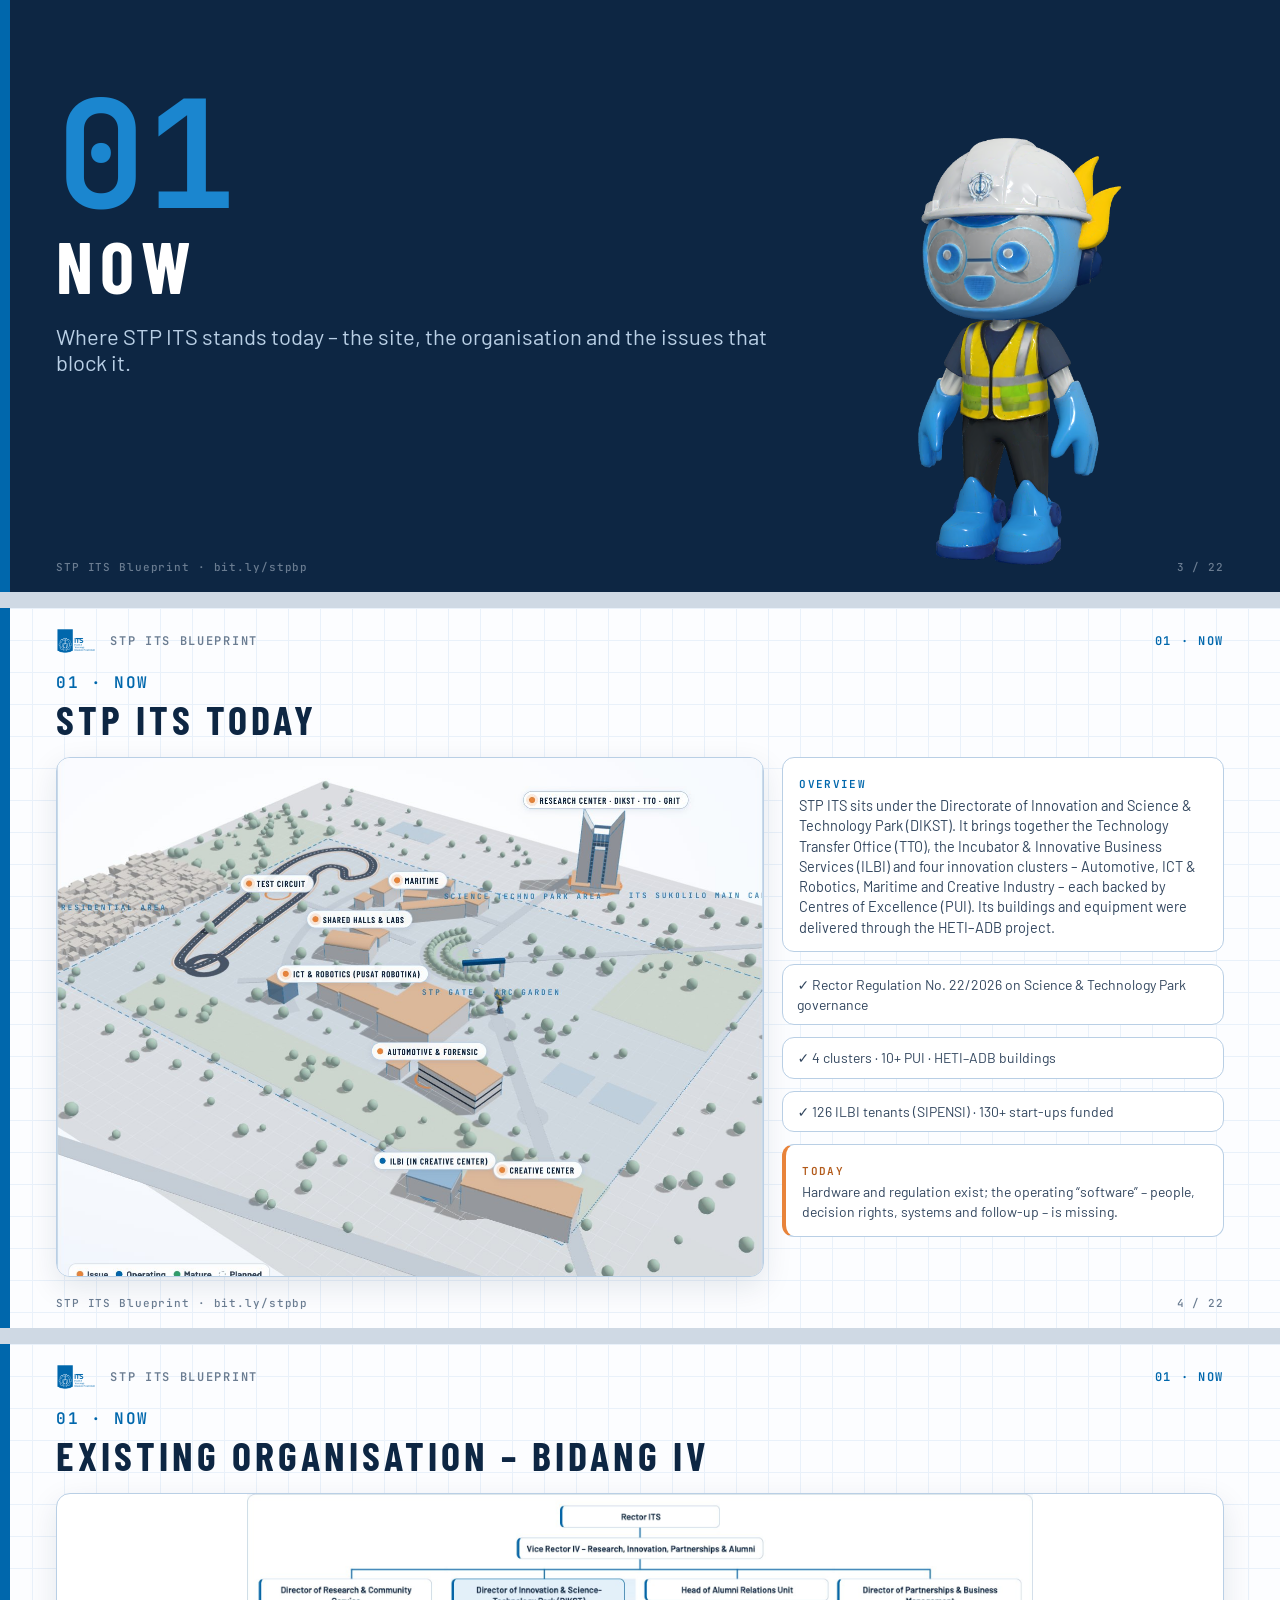
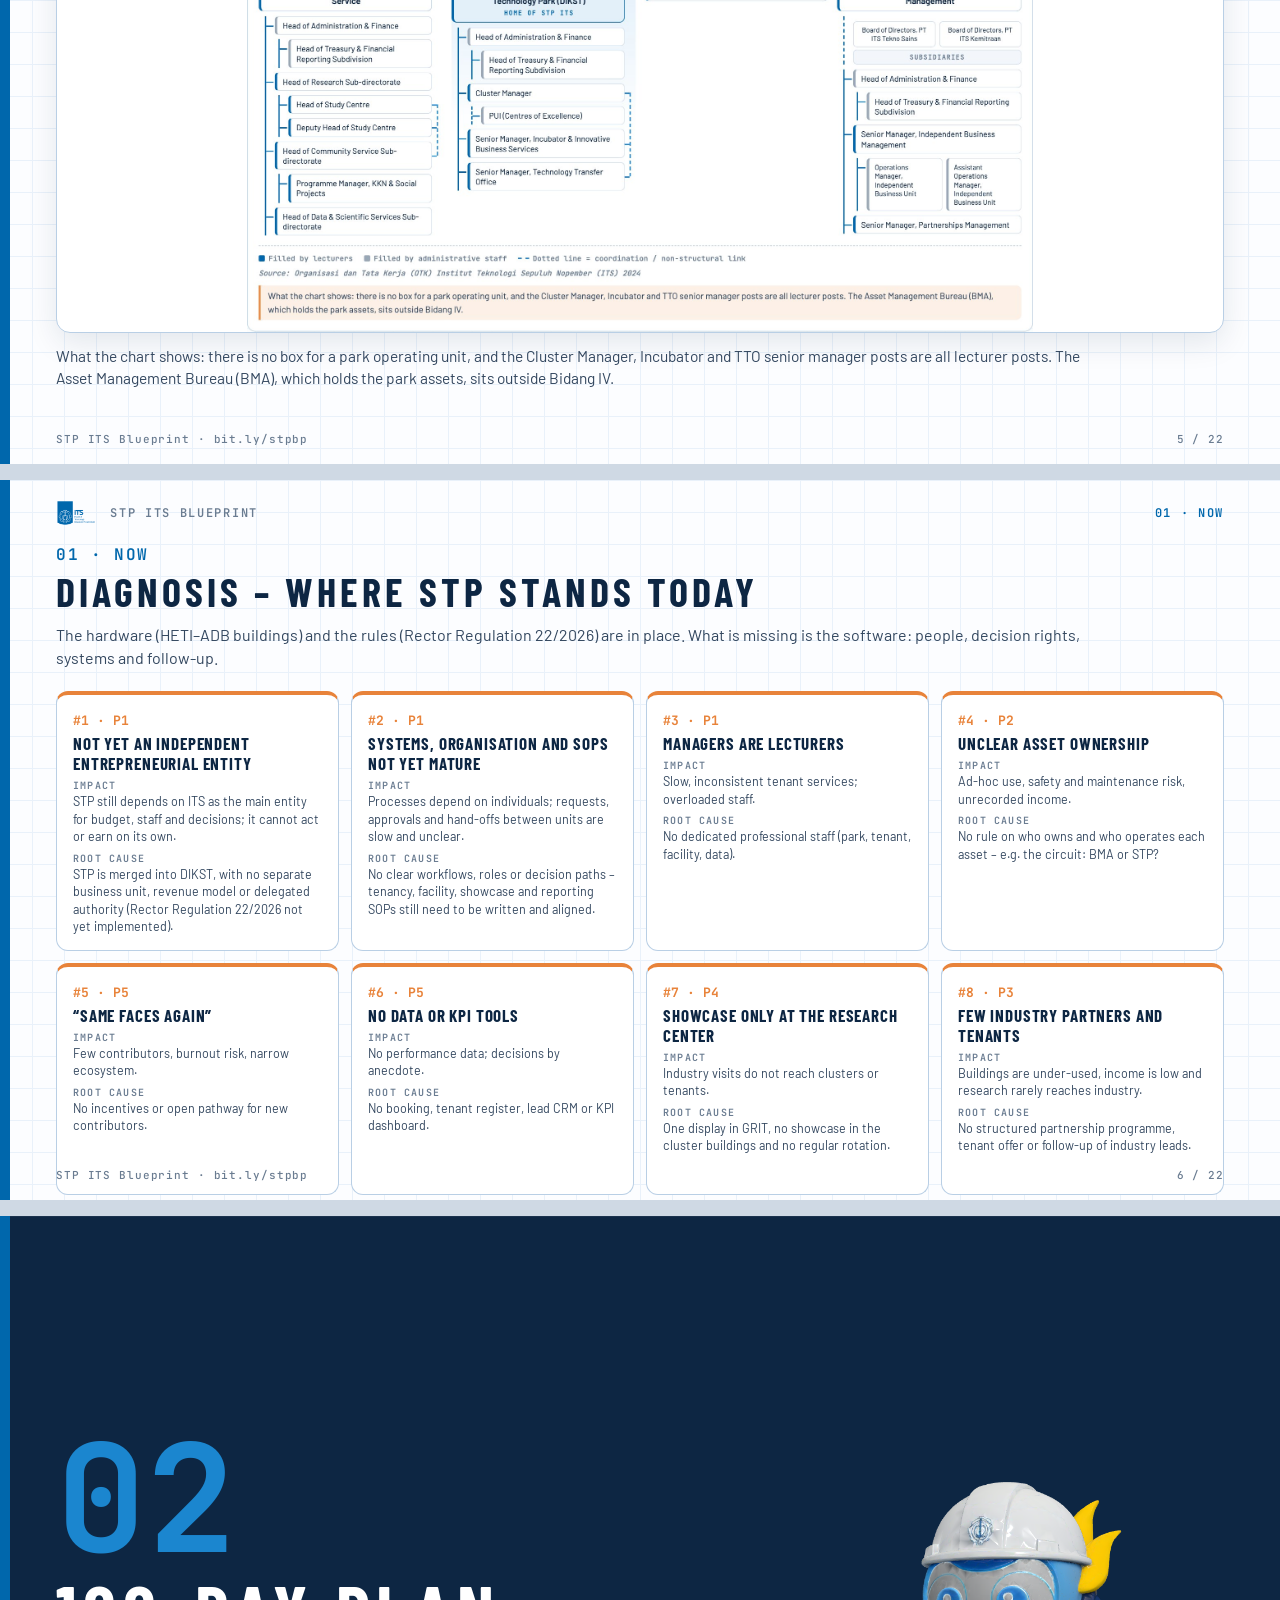
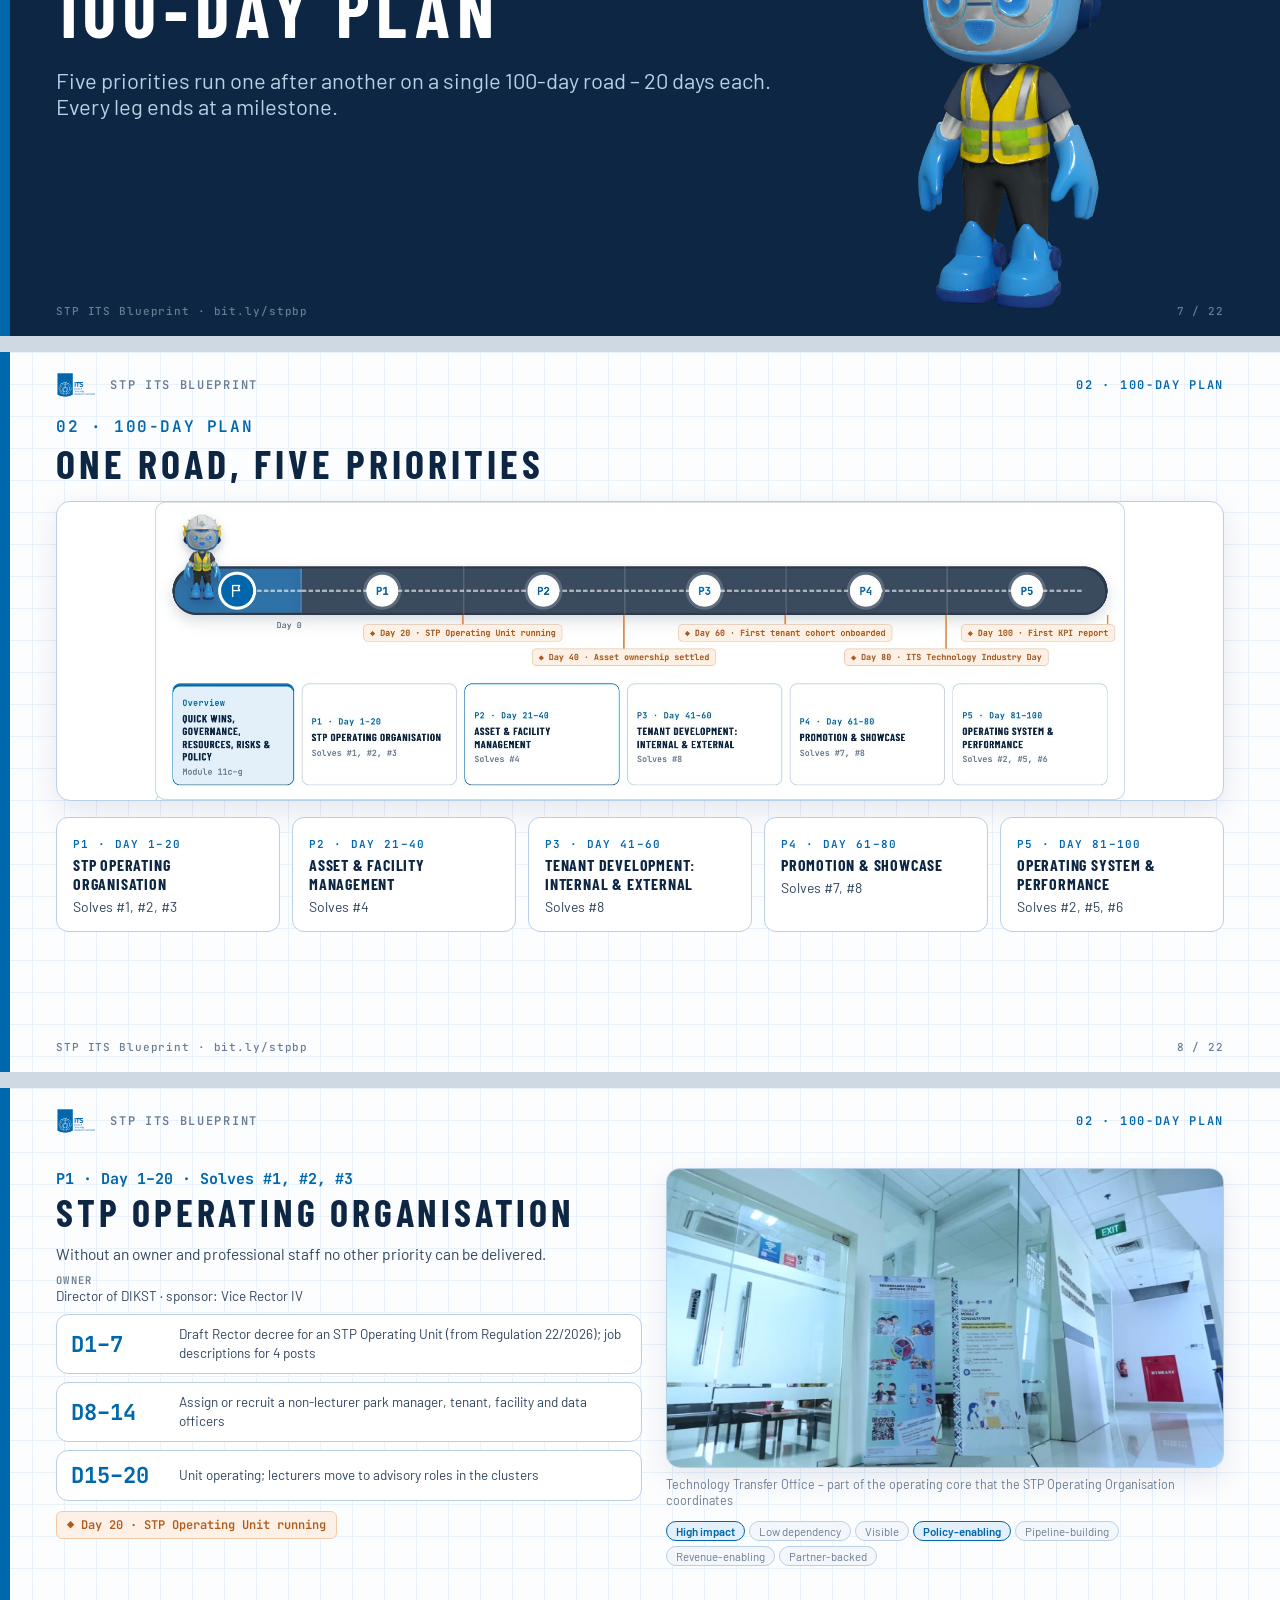
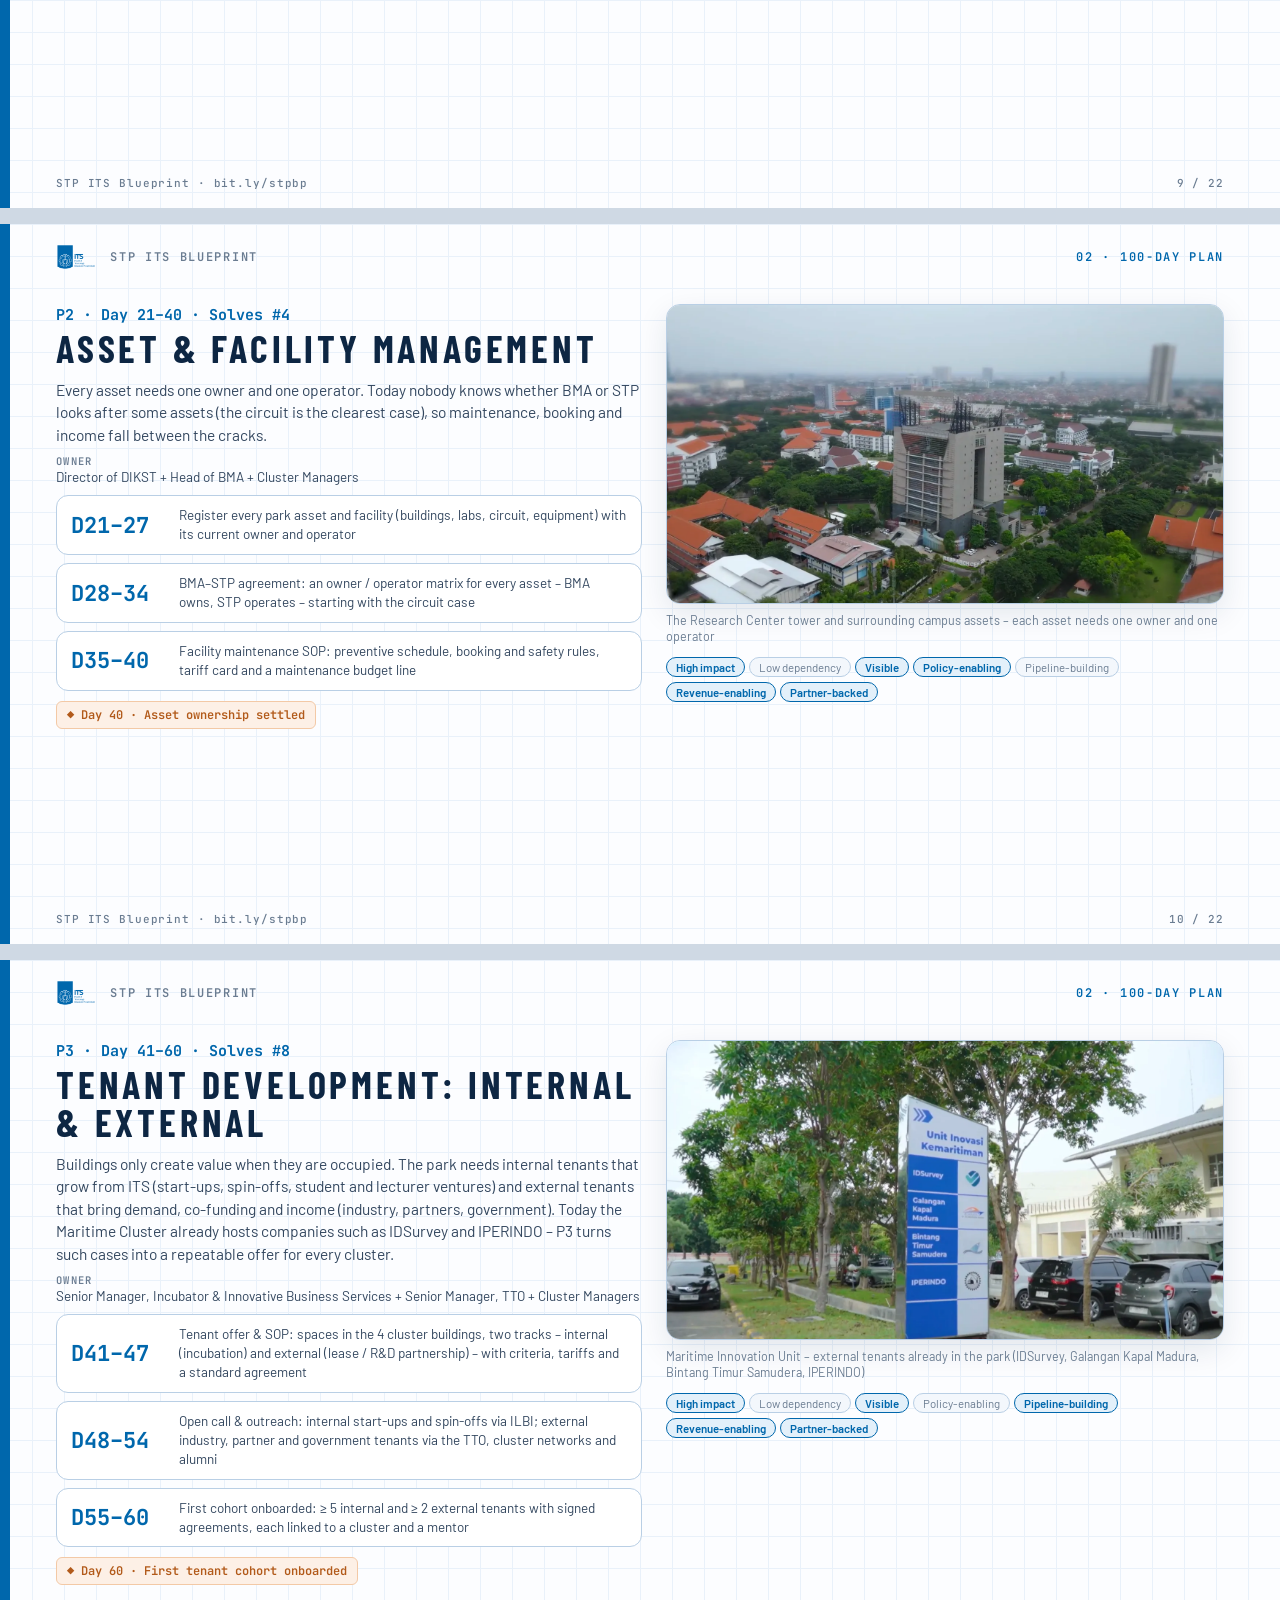
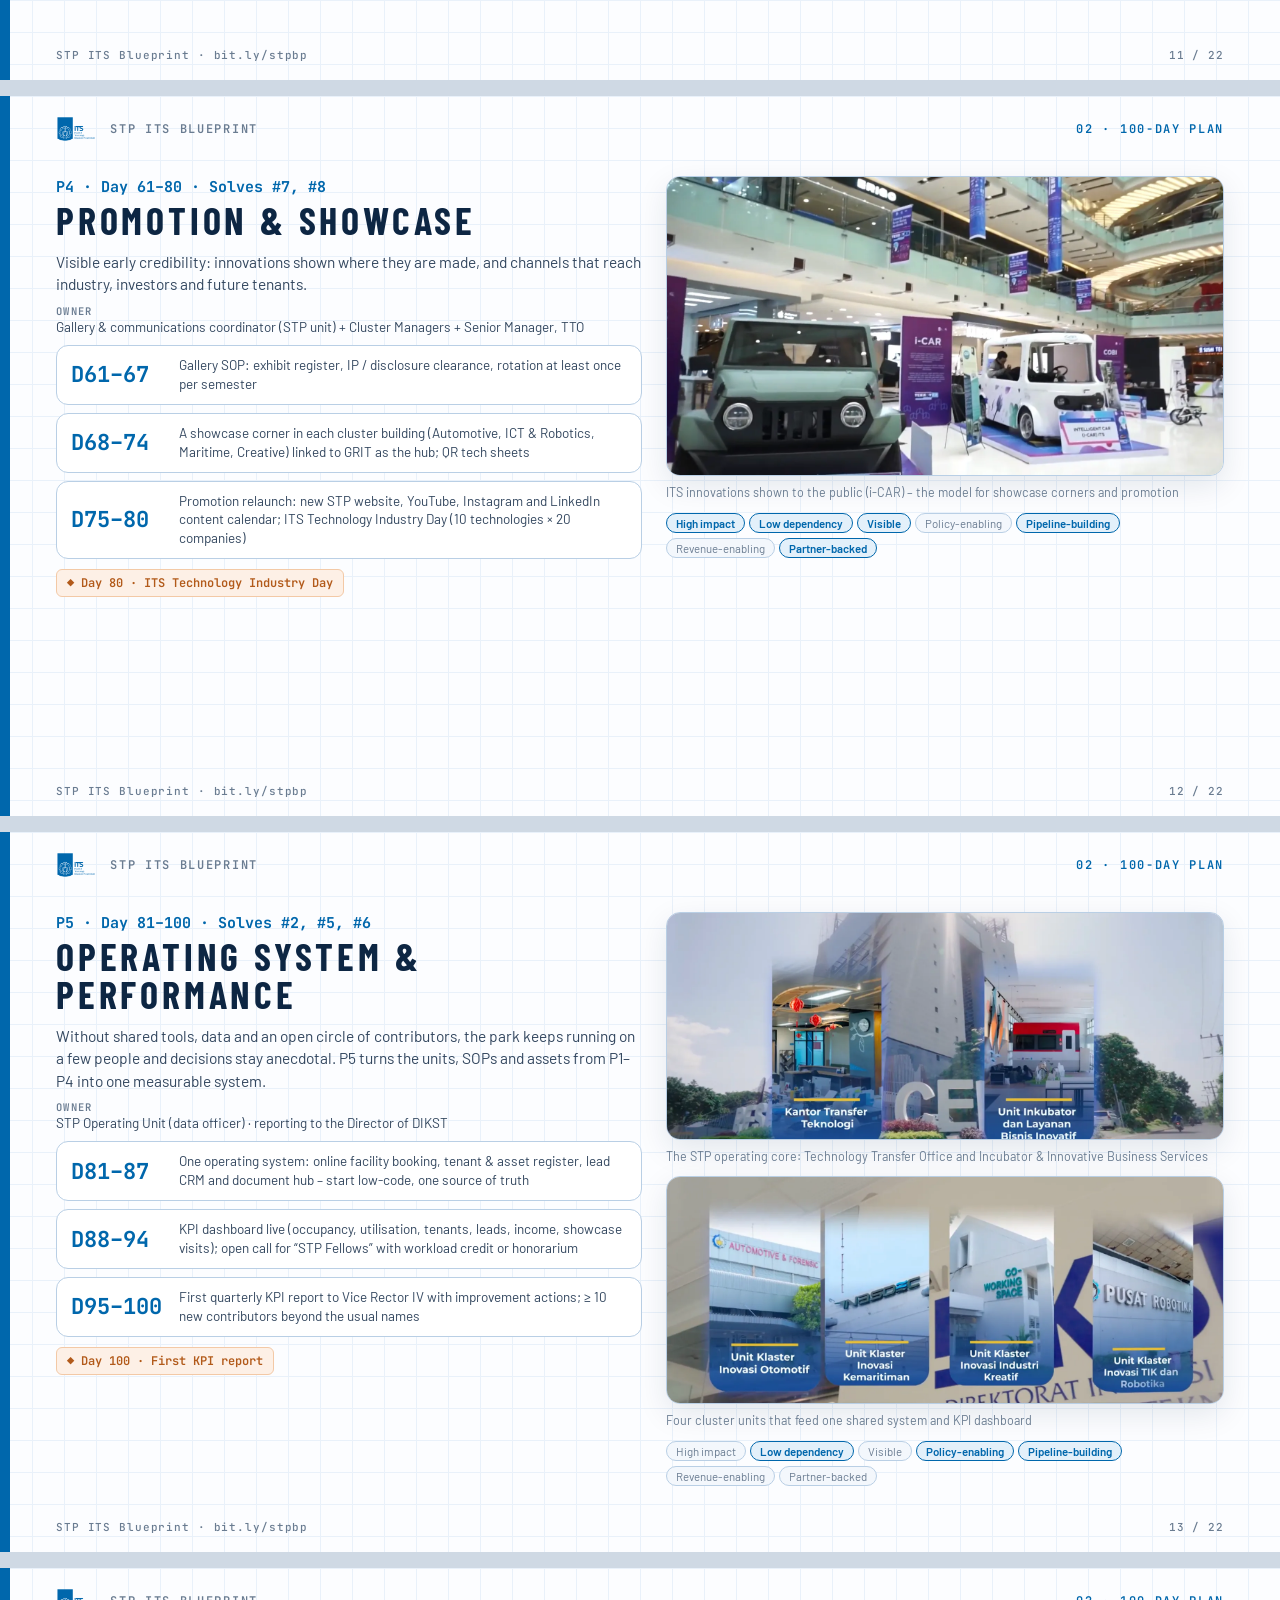
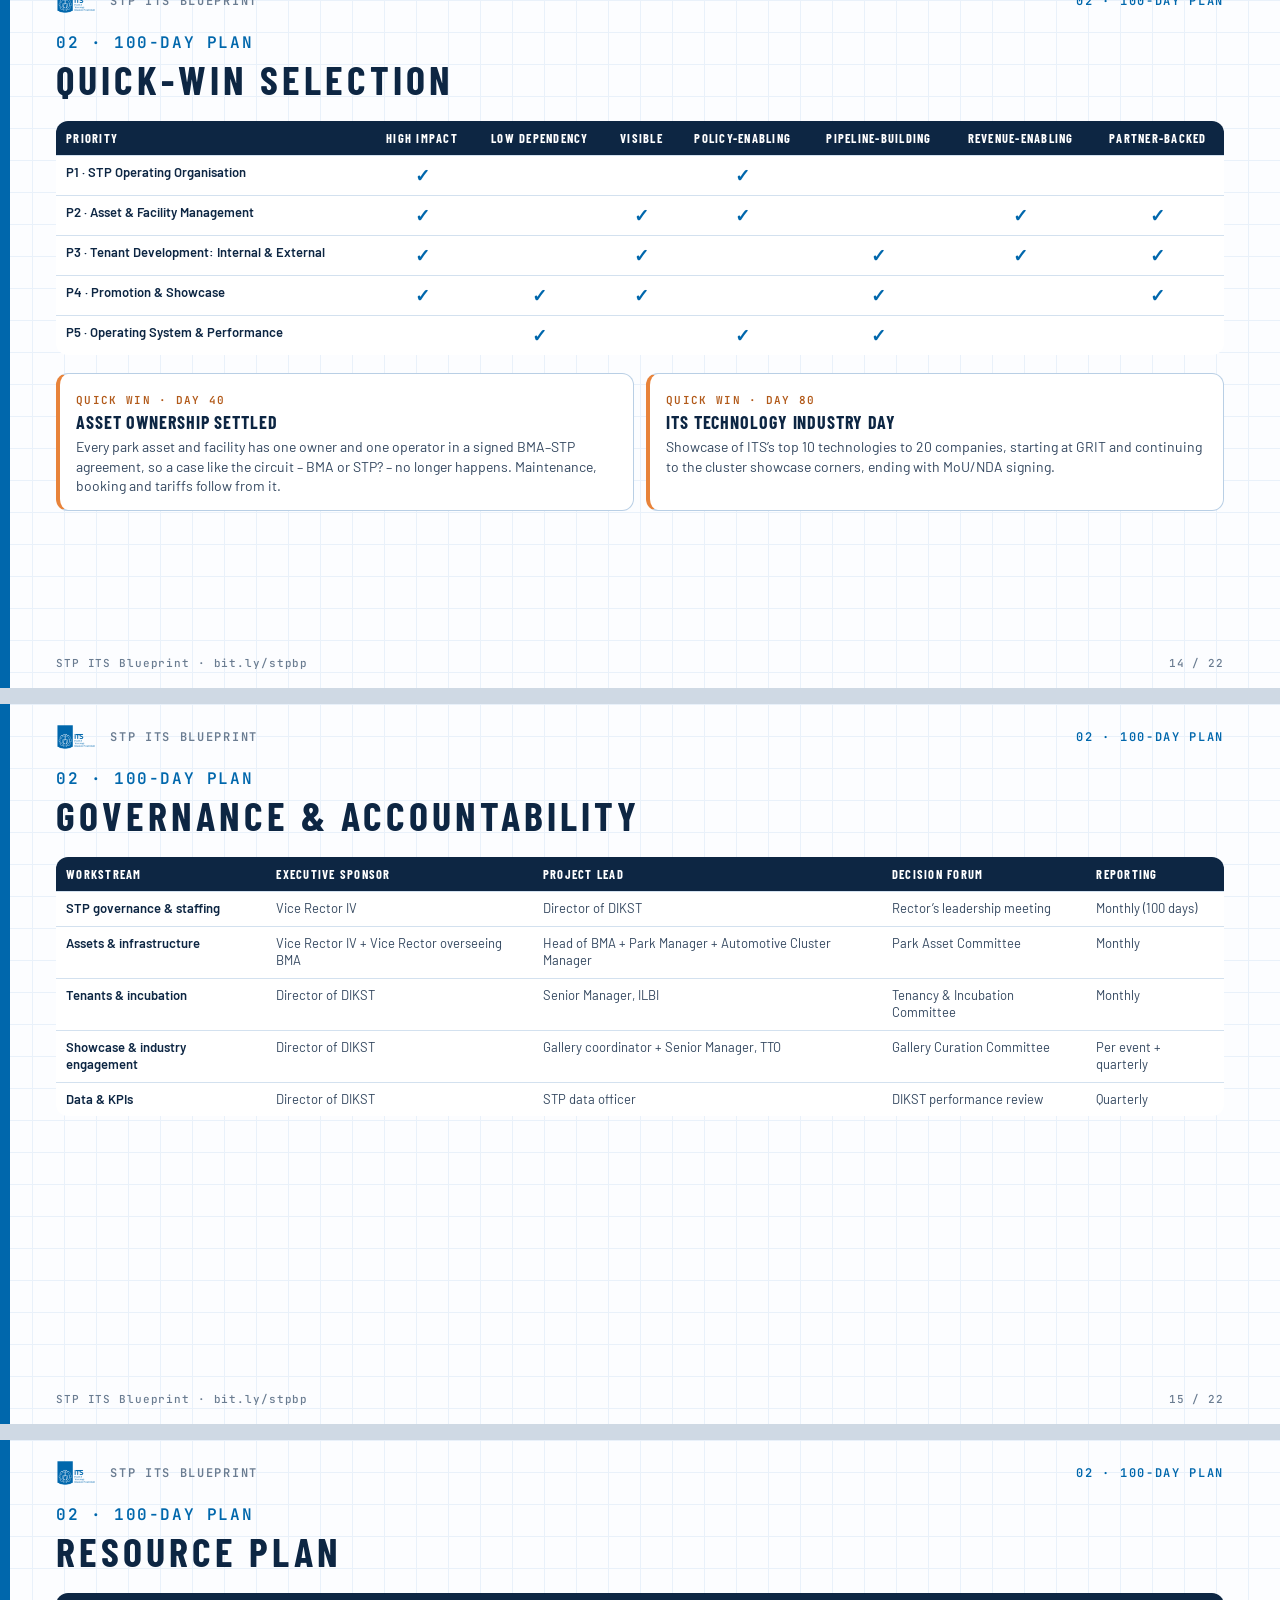
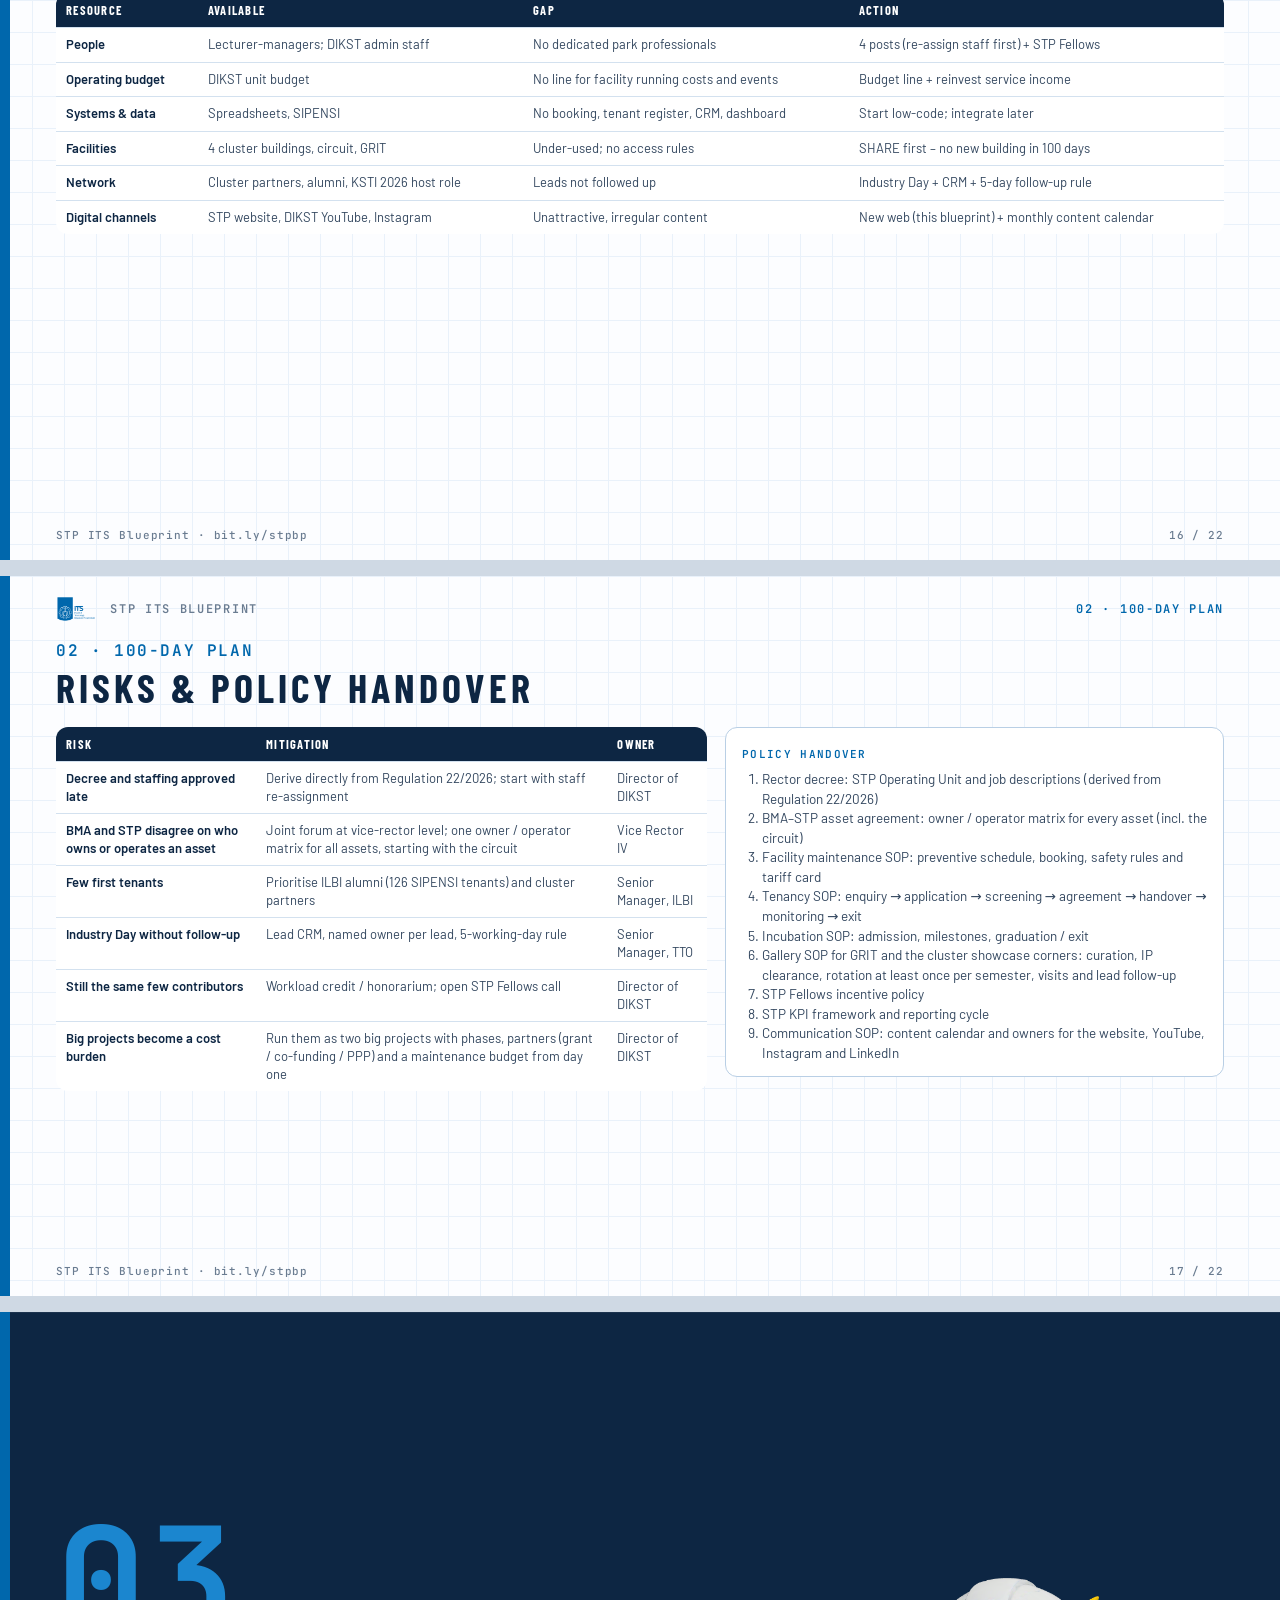
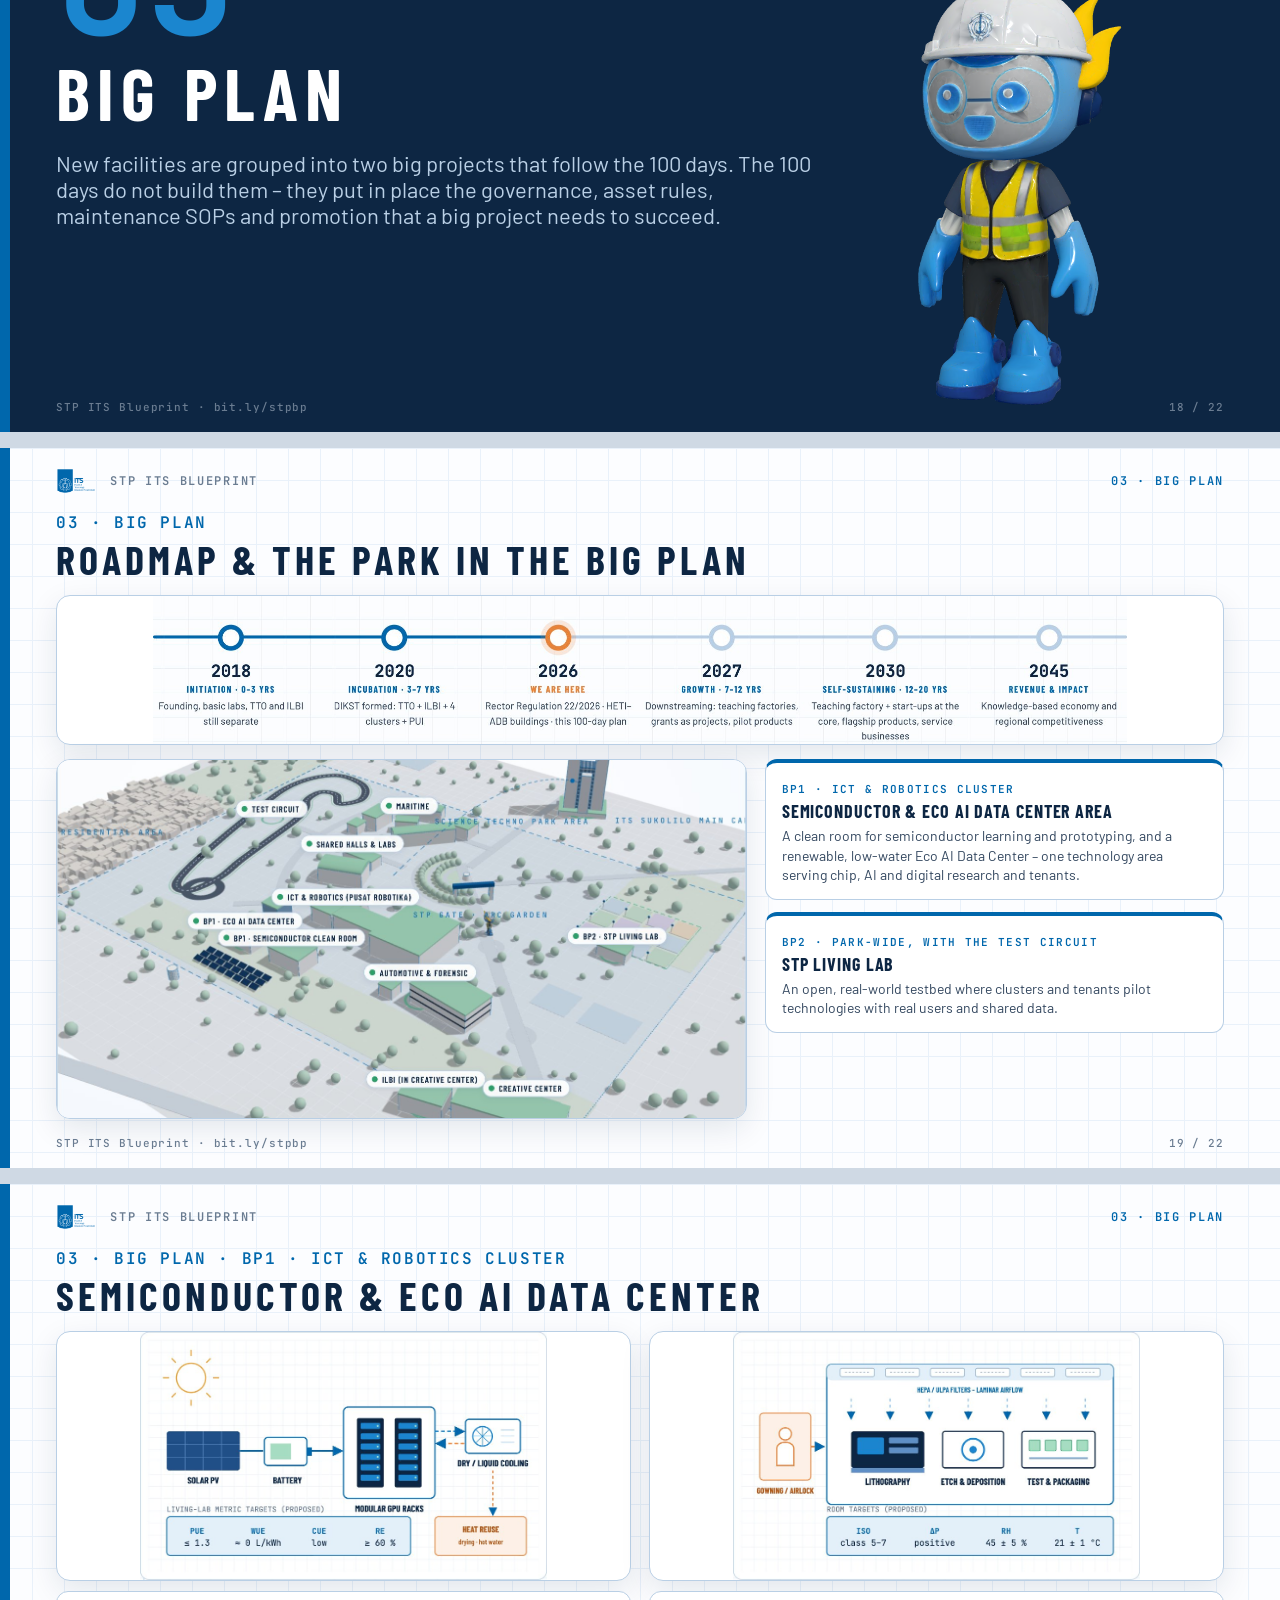
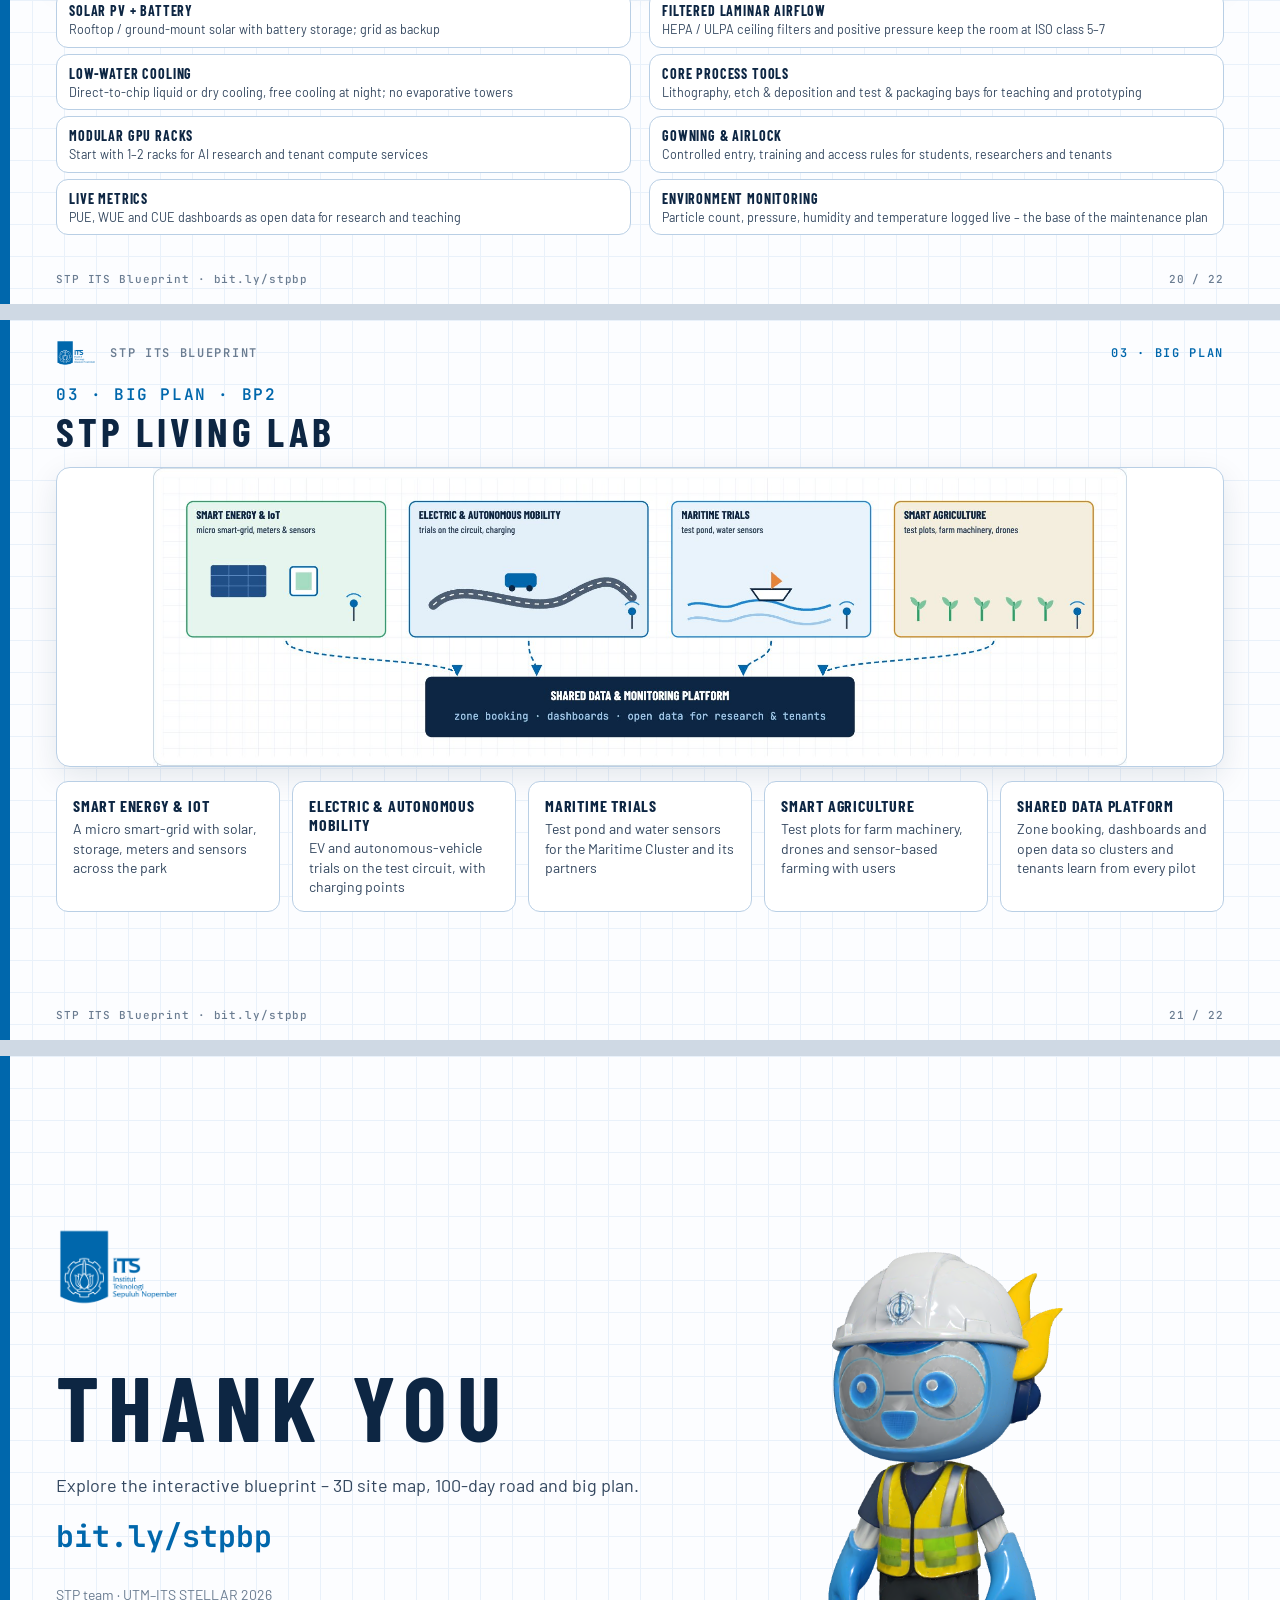
==== commit 97d7c7f9: "1.7" ====
--- a/site/deck.html
+++ b/site/deck.html
@@ -187,14 +187,14 @@
 
     // closing
     slides.push({ raw: true, body: `<section class="slide closing"><div><img src="${LOGO}" style="height:80px"><h1 style="margin-top:40px">Thank you</h1>
-      <p class="lead">Explore the interactive blueprint – 3D site map, 100-day road and big plan.</p><div class="url">its.id/stpbp</div>
+      <p class="lead">Explore the interactive blueprint – 3D site map, 100-day road and big plan.</p><div class="url">bit.ly/stpbp</div><!-- ITS shortener: its.id/stpbp -->
       <p style="margin-top:30px;color:var(--muted);font-size:14px">STP team · UTM–ITS STELLAR 2026</p></div><img class="seno" src="${D}cak-seno.png" alt="Cak Seno"></section>` });
 
     let n = 0; const total = slides.length;
     document.getElementById('deck').innerHTML = slides.map(s => { n++;
-      if (s.raw) return s.body.replace('</section>', n > 1 ? `<div class="ftr"><span>STP ITS Blueprint · its.id/stpbp</span><span class="pg">${n} / ${total}</span></div></section>` : '</section>');
+      if (s.raw) return s.body.replace('</section>', n > 1 ? `<div class="ftr"><span>STP ITS Blueprint · bit.ly/stpbp</span><span class="pg">${n} / ${total}</span></div></section>` : '</section>');
       return `<section class="slide ${s.cls}"><div class="hdr"><img src="${LOGO}" alt=""><span>STP ITS Blueprint</span><span class="sec">${s.sec}</span></div>${s.body}
-        <div class="ftr"><span>STP ITS Blueprint · its.id/stpbp</span><span class="pg">${n} / ${total}</span></div></section>`; }).join('');
+        <div class="ftr"><span>STP ITS Blueprint · bit.ly/stpbp</span><span class="pg">${n} / ${total}</span></div></section>`; }).join('');
     await document.fonts.ready;
     await Promise.all([...document.images].map(i => i.complete ? 0 : new Promise(r => { i.onload = i.onerror = r; })));
     window.__deckReady = true;
